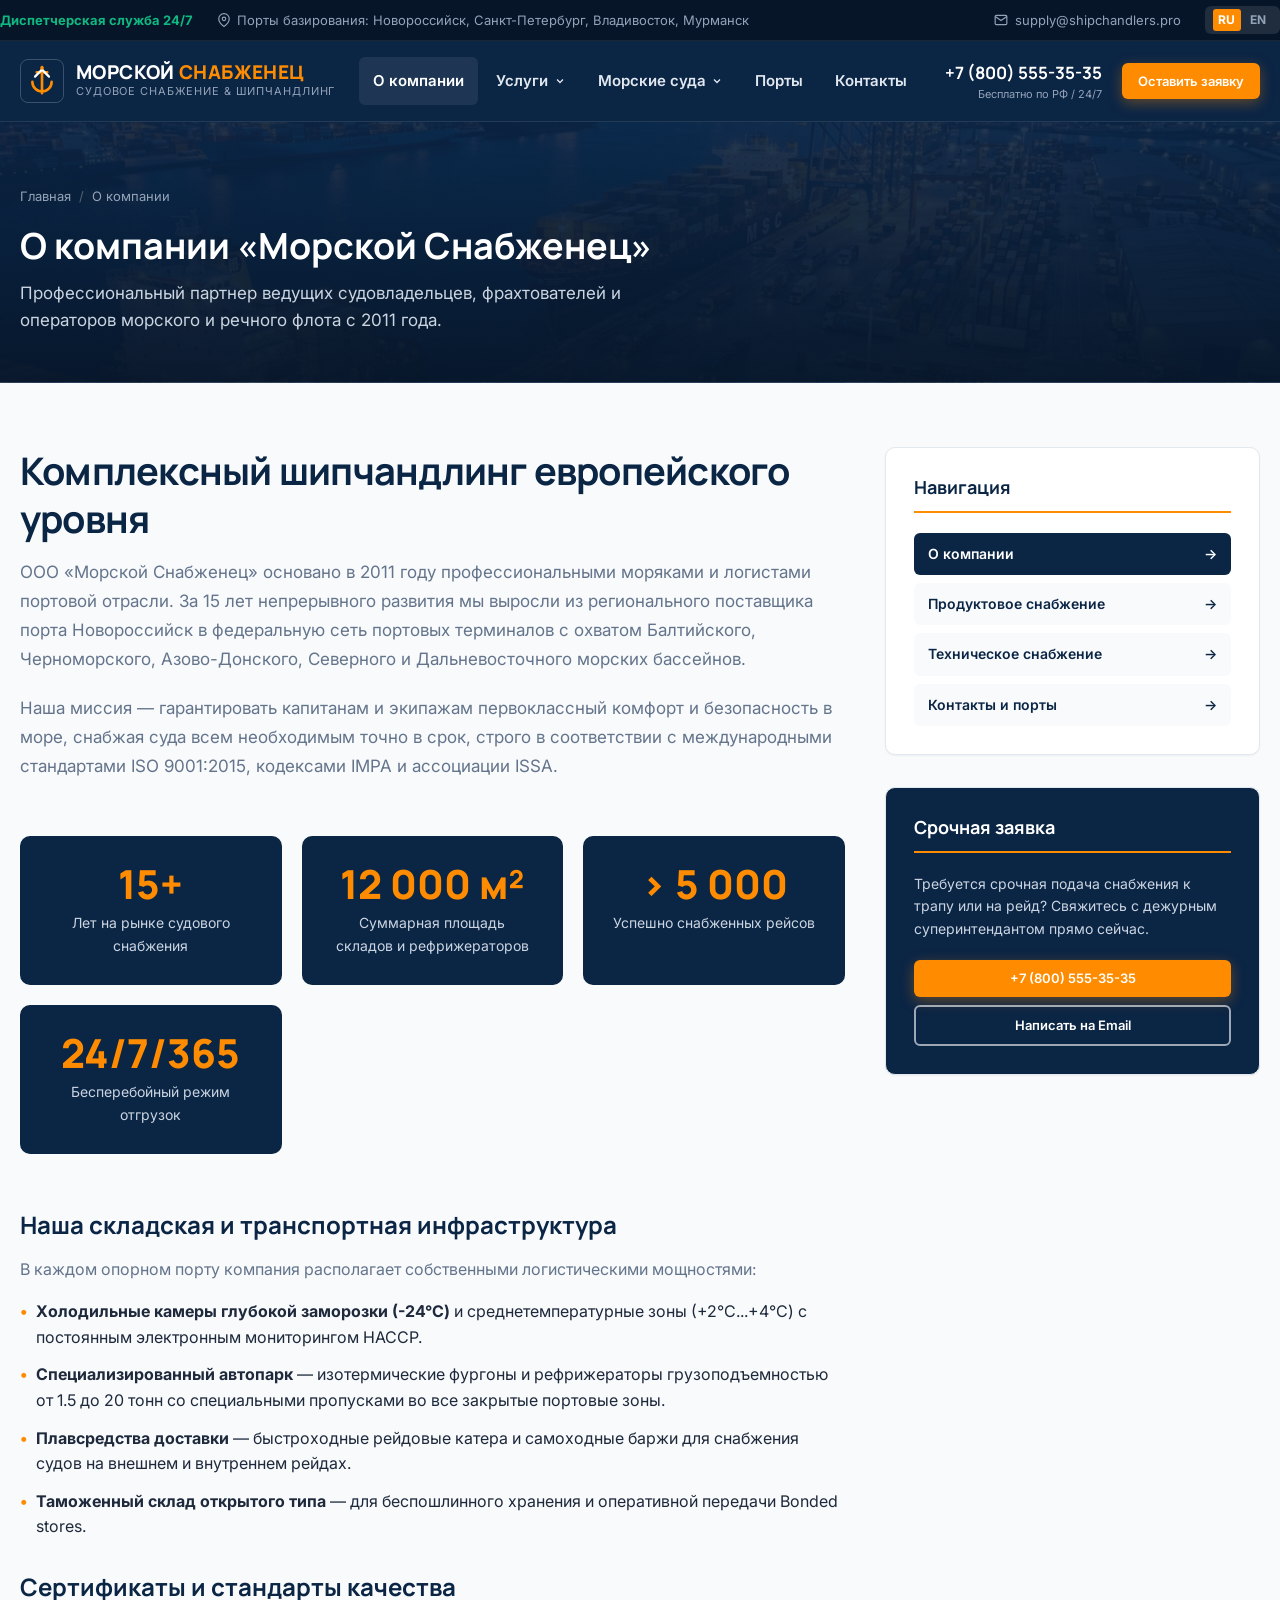
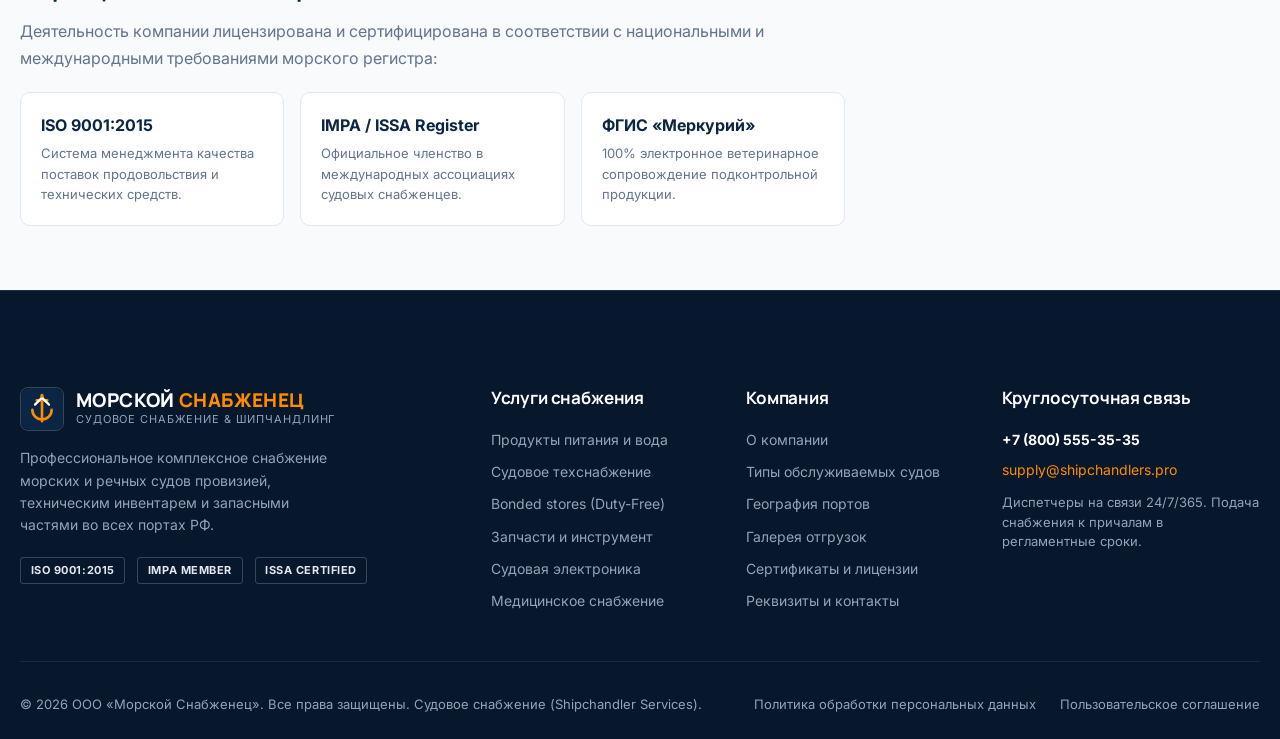
==== about.html @ 561b7c53 "Checkpoint: Restored state before redesign with all user fixes" ====
<!DOCTYPE html>
<html lang="ru">
<head>
  <meta charset="UTF-8">
  <meta name="viewport" content="width=device-width, initial-scale=1.0">
  <title>О компании — Морской Снабженец | Судовое снабжение в портах РФ</title>
  <meta name="description" content="История компании, инфраструктура рефрижераторных складов, сертификация IMPA и ISSA, парк специализированного транспорта для снабжения морских судов.">
  
  <link rel="icon" type="image/svg+xml" href="assets/img/favicon.svg">
  <link rel="preconnect" href="https://fonts.googleapis.com">
  <link rel="preconnect" href="https://fonts.gstatic.com" crossorigin>
  <link href="https://fonts.googleapis.com/css2?family=Inter:wght@400;500;600;700&family=Manrope:wght@600;700;800&display=swap" rel="stylesheet">
  <link rel="stylesheet" href="assets/css/style.css">
</head>
<body>

  <!-- ==================== TOPBAR ==================== -->
  <div class="topbar">
    <div class="container topbar__inner">
      <div class="topbar__contacts">
        <div class="topbar__item badge-247">
          <span>Диспетчерская служба 24/7</span>
        </div>
        <div class="topbar__item">
          <svg width="14" height="14" viewBox="0 0 24 24" fill="none" stroke="currentColor" stroke-width="2"><path d="M21 10c0 7-9 13-9 13s-9-6-9-13a9 9 0 0 1 18 0z"/><circle cx="12" cy="10" r="3"/></svg>
          <span>Порты базирования: Новороссийск, Санкт-Петербург, Владивосток, Мурманск</span>
        </div>
      </div>
      <div class="topbar__meta">
        <div class="topbar__item">
          <svg width="14" height="14" viewBox="0 0 24 24" fill="none" stroke="currentColor" stroke-width="2"><path d="M4 4h16c1.1 0 2 .9 2 2v12c0 1.1-.9 2-2 2H4c-1.1 0-2-.9-2-2V6c0-1.1.9-2 2-2z"/><polyline points="22,6 12,13 2,6"/></svg>
          <a href="mailto:supply@shipchandlers.pro">supply@shipchandlers.pro</a>
        </div>
        <div class="lang-switch">
          <button type="button" class="lang-switch__btn lang-switch__btn--active">RU</button>
          <button type="button" class="lang-switch__btn">EN</button>
        </div>
      </div>
    </div>
  </div>

  <!-- ==================== HEADER ==================== -->
  <header class="header">
    <div class="container header__inner">
      <a href="index.html" class="logo" aria-label="Главная страница">
        <img src="assets/img/logo.svg" alt="Логотип Шипчандлер" class="logo__img" width="44" height="44">
        <div class="logo__text">
          <span class="logo__name">Морской <span>Снабженец</span></span>
          <span class="logo__desc">Судовое снабжение & Шипчандлинг</span>
        </div>
      </a>

      <nav class="nav" id="main-nav" aria-label="Главная навигация">
        <ul class="nav__list">
          <li class="nav__item">
            <a href="about.html" class="nav__link nav__link--active">О компании</a>
          </li>
          <li class="nav__item">
            <a href="index.html#services" class="nav__link">
              <span>Услуги</span>
              <svg width="12" height="12" viewBox="0 0 24 24" fill="none" stroke="currentColor" stroke-width="2.5"><polyline points="6 9 12 15 18 9"/></svg>
            </a>
            <ul class="nav__dropdown">
              <li class="nav__dropdown-item"><a href="service-single.html?service=provisions">Доставка продуктов питания</a></li>
              <li class="nav__dropdown-item"><a href="service-single.html?service=technical">Судовое техническое снабжение</a></li>
              <li class="nav__dropdown-item"><a href="service-single.html?service=medicine">Доставка медикаментов</a></li>
              <li class="nav__dropdown-item"><a href="service-single.html?service=spare-parts">Доставка запчастей и инструмента</a></li>
              <li class="nav__dropdown-item"><a href="service-single.html?service=electronics">Судовая электроника и навигация</a></li>
              <li class="nav__dropdown-item"><a href="service-single.html?service=workwear">Спецодежда и СИЗ экипажа</a></li>
              <li class="nav__dropdown-item"><a href="service-single.html?service=household">Хозяйственные товары и химия</a></li>
            </ul>
          </li>
          <li class="nav__item">
            <a href="index.html#vessels" class="nav__link">
              <span>Морские суда</span>
              <svg width="12" height="12" viewBox="0 0 24 24" fill="none" stroke="currentColor" stroke-width="2.5"><polyline points="6 9 12 15 18 9"/></svg>
            </a>
            <ul class="nav__dropdown">
              <li class="nav__dropdown-item"><a href="index.html#vessels">Сухогрузы и балкеры</a></li>
              <li class="nav__dropdown-item"><a href="index.html#vessels">Наливные суда и танкеры</a></li>
              <li class="nav__dropdown-item"><a href="index.html#vessels">Промысловые суда и траулеры</a></li>
              <li class="nav__dropdown-item"><a href="index.html#vessels">Пассажирские лайнеры</a></li>
              <li class="nav__dropdown-item"><a href="index.html#vessels">Речные суда и баржи</a></li>
              <li class="nav__dropdown-item"><a href="index.html#vessels">Маломерные суда и буксиры</a></li>
            </ul>
          </li>
          <li class="nav__item">
            <a href="contacts.html#ports" class="nav__link">Порты</a>
          </li>
          <li class="nav__item">
            <a href="contacts.html" class="nav__link">Контакты</a>
          </li>
        </ul>
      </nav>

      <div class="header__actions">
        <div class="header__phone">
          <a href="tel:+78005553535" class="header__phone-link">+7 (800) 555-35-35</a>
          <span class="header__phone-label">Бесплатно по РФ / 24/7</span>
        </div>
        <a href="index.html#order-form" class="btn btn--primary btn--sm">Оставить заявку</a>
        
        <button type="button" class="header__toggle" aria-label="Открыть меню" aria-expanded="false" aria-controls="main-nav">
          <span></span>
          <span></span>
          <span></span>
        </button>
      </div>
    </div>
  </header>

  <!-- ==================== PAGE HERO ==================== -->
  <section class="page-hero">
    <div class="container">
      <nav class="breadcrumbs" aria-label="Хлебные крошки">
        <a href="index.html">Главная</a>
        <span class="breadcrumbs__sep">/</span>
        <span>О компании</span>
      </nav>
      <h1 class="page-hero__title">О компании «Морской Снабженец»</h1>
      <p class="page-hero__desc">
        Профессиональный партнер ведущих судовладельцев, фрахтователей и операторов морского и речного флота с 2011 года.
      </p>
    </div>
  </section>

  <!-- ==================== MAIN CONTENT & STORY ==================== -->
  <section class="section">
    <div class="container">
      <div class="content-sidebar-layout">
        <div class="main-content">
          <div>
            <h2 class="section__title">Комплексный шипчандлинг европейского уровня</h2>
            <p style="font-size: 1.0625rem; color: var(--color-text-muted); line-height: 1.7; margin-bottom: 1.25rem;">
              ООО «Морской Снабженец» основано в 2011 году профессиональными моряками и логистами портовой отрасли. За 15 лет непрерывного развития мы выросли из регионального поставщика порта Новороссийск в федеральную сеть портовых терминалов с охватом Балтийского, Черноморского, Азово-Донского, Северного и Дальневосточного морских бассейнов.
            </p>
            <p style="font-size: 1.0625rem; color: var(--color-text-muted); line-height: 1.7;">
              Наша миссия — гарантировать капитанам и экипажам первоклассный комфорт и безопасность в море, снабжая суда всем необходимым точно в срок, строго в соответствии с международными стандартами ISO 9001:2015, кодексами IMPA и ассоциации ISSA.
            </p>
          </div>

          <!-- Infographics & Metrics Grid -->
          <div style="display: grid; grid-template-columns: repeat(auto-fit, minmax(200px, 1fr)); gap: 1.25rem; margin: 1.5rem 0;">
            <div style="background: var(--color-bg-navy); color: #FFFFFF; padding: 1.75rem; border-radius: var(--radius-md); text-align: center;">
              <div style="font-family: var(--font-heading); font-size: 2.5rem; font-weight: 800; color: var(--color-accent); line-height: 1;">15+</div>
              <div style="font-size: 0.875rem; color: #CBD5E1; margin-top: 0.5rem;">Лет на рынке судового снабжения</div>
            </div>
            <div style="background: var(--color-bg-navy); color: #FFFFFF; padding: 1.75rem; border-radius: var(--radius-md); text-align: center;">
              <div style="font-family: var(--font-heading); font-size: 2.5rem; font-weight: 800; color: var(--color-accent); line-height: 1;">12 000 м²</div>
              <div style="font-size: 0.875rem; color: #CBD5E1; margin-top: 0.5rem;">Суммарная площадь складов и рефрижераторов</div>
            </div>
            <div style="background: var(--color-bg-navy); color: #FFFFFF; padding: 1.75rem; border-radius: var(--radius-md); text-align: center;">
              <div style="font-family: var(--font-heading); font-size: 2.5rem; font-weight: 800; color: var(--color-accent); line-height: 1;">&gt; 5 000</div>
              <div style="font-size: 0.875rem; color: #CBD5E1; margin-top: 0.5rem;">Успешно снабженных рейсов</div>
            </div>
            <div style="background: var(--color-bg-navy); color: #FFFFFF; padding: 1.75rem; border-radius: var(--radius-md); text-align: center;">
              <div style="font-family: var(--font-heading); font-size: 2.5rem; font-weight: 800; color: var(--color-accent); line-height: 1;">24/7/365</div>
              <div style="font-size: 0.875rem; color: #CBD5E1; margin-top: 0.5rem;">Бесперебойный режим отгрузок</div>
            </div>
          </div>

          <!-- Infrastructure Section -->
          <div>
            <h3 style="font-size: 1.5rem; margin-bottom: 1rem;">Наша складская и транспортная инфраструктура</h3>
            <p style="color: var(--color-text-muted); line-height: 1.7; margin-bottom: 1rem;">
              В каждом опорном порту компания располагает собственными логистическими мощностями:
            </p>
            <ul style="display: flex; flex-direction: column; gap: 0.75rem; color: var(--color-text-main);">
              <li style="display: flex; gap: 0.5rem; align-items: flex-start;">
                <span style="color: var(--color-accent); font-weight: 700;">•</span>
                <span><strong>Холодильные камеры глубокой заморозки (-24°C)</strong> и среднетемпературные зоны (+2°C...+4°C) с постоянным электронным мониторингом HACCP.</span>
              </li>
              <li style="display: flex; gap: 0.5rem; align-items: flex-start;">
                <span style="color: var(--color-accent); font-weight: 700;">•</span>
                <span><strong>Специализированный автопарк</strong> — изотермические фургоны и рефрижераторы грузоподъемностью от 1.5 до 20 тонн со специальными пропусками во все закрытые портовые зоны.</span>
              </li>
              <li style="display: flex; gap: 0.5rem; align-items: flex-start;">
                <span style="color: var(--color-accent); font-weight: 700;">•</span>
                <span><strong>Плавсредства доставки</strong> — быстроходные рейдовые катера и самоходные баржи для снабжения судов на внешнем и внутреннем рейдах.</span>
              </li>
              <li style="display: flex; gap: 0.5rem; align-items: flex-start;">
                <span style="color: var(--color-accent); font-weight: 700;">•</span>
                <span><strong>Таможенный склад открытого типа</strong> — для беспошлинного хранения и оперативной передачи Bonded stores.</span>
              </li>
            </ul>
          </div>

          <!-- Certifications -->
          <div id="certifications">
            <h3 style="font-size: 1.5rem; margin-bottom: 1rem;">Сертификаты и стандарты качества</h3>
            <p style="color: var(--color-text-muted); line-height: 1.7; margin-bottom: 1.25rem;">
              Деятельность компании лицензирована и сертифицирована в соответствии с национальными и международными требованиями морского регистра:
            </p>
            <div style="display: grid; grid-template-columns: repeat(auto-fit, minmax(220px, 1fr)); gap: 1rem;">
              <div style="border: 1px solid var(--color-border); padding: 1.25rem; border-radius: var(--radius-md); background: #FFFFFF;">
                <div style="font-weight: 700; color: var(--color-primary); margin-bottom: 0.25rem;">ISO 9001:2015</div>
                <div style="font-size: 0.8125rem; color: var(--color-text-muted);">Система менеджмента качества поставок продовольствия и технических средств.</div>
              </div>
              <div style="border: 1px solid var(--color-border); padding: 1.25rem; border-radius: var(--radius-md); background: #FFFFFF;">
                <div style="font-weight: 700; color: var(--color-primary); margin-bottom: 0.25rem;">IMPA / ISSA Register</div>
                <div style="font-size: 0.8125rem; color: var(--color-text-muted);">Официальное членство в международных ассоциациях судовых снабженцев.</div>
              </div>
              <div style="border: 1px solid var(--color-border); padding: 1.25rem; border-radius: var(--radius-md); background: #FFFFFF;">
                <div style="font-weight: 700; color: var(--color-primary); margin-bottom: 0.25rem;">ФГИС «Меркурий»</div>
                <div style="font-size: 0.8125rem; color: var(--color-text-muted);">100% электронное ветеринарное сопровождение подконтрольной продукции.</div>
              </div>
            </div>
          </div>
        </div>

        <!-- Sidebar -->
        <aside class="sidebar">
          <div class="sidebar-widget">
            <h4 class="sidebar-widget__title">Навигация</h4>
            <div class="sidebar-menu">
              <a href="about.html" class="active"><span>О компании</span> <span>→</span></a>
              <a href="service-single.html?service=provisions"><span>Продуктовое снабжение</span> <span>→</span></a>
              <a href="service-single.html?service=technical"><span>Техническое снабжение</span> <span>→</span></a>
              <a href="contacts.html"><span>Контакты и порты</span> <span>→</span></a>
            </div>
          </div>

          <div class="sidebar-widget" style="background: var(--color-bg-navy); color: #FFFFFF;">
            <h4 class="sidebar-widget__title" style="color: #FFFFFF; border-color: var(--color-accent);">Срочная заявка</h4>
            <p style="font-size: 0.875rem; color: #CBD5E1; margin-bottom: 1.25rem;">
              Требуется срочная подача снабжения к трапу или на рейд? Свяжитесь с дежурным суперинтендантом прямо сейчас.
            </p>
            <a href="tel:+78005553535" class="btn btn--primary btn--full btn--sm" style="margin-bottom: 0.5rem;">+7 (800) 555-35-35</a>
            <a href="mailto:supply@shipchandlers.pro" class="btn btn--outline btn--full btn--sm">Написать на Email</a>
          </div>
        </aside>
      </div>
    </div>
  </section>

  <!-- ==================== FOOTER ==================== -->
  <footer class="footer">
    <div class="container">
      <div class="footer-grid">
        <div class="footer-col">
          <a href="index.html" class="logo">
            <img src="assets/img/logo.svg" alt="Логотип Шипчандлер" class="logo__img" width="40" height="40">
            <div class="logo__text">
              <span class="logo__name">Морской <span>Снабженец</span></span>
              <span class="logo__desc">Судовое снабжение & Шипчандлинг</span>
            </div>
          </a>
          <p class="footer-brand__desc">
            Профессиональное комплексное снабжение морских и речных судов провизией, техническим инвентарем и запасными частями во всех портах РФ.
          </p>
          <div class="footer-certs">
            <span class="cert-pill">ISO 9001:2015</span>
            <span class="cert-pill">IMPA MEMBER</span>
            <span class="cert-pill">ISSA CERTIFIED</span>
          </div>
        </div>

        <div class="footer-col">
          <h4 class="footer-col__title">Услуги снабжения</h4>
          <ul class="footer-menu">
            <li><a href="service-single.html?service=provisions">Продукты питания и вода</a></li>
            <li><a href="service-single.html?service=technical">Судовое техснабжение</a></li>
            <li><a href="service-single.html?service=bonded">Bonded stores (Duty-Free)</a></li>
            <li><a href="service-single.html?service=spare-parts">Запчасти и инструмент</a></li>
            <li><a href="service-single.html?service=electronics">Судовая электроника</a></li>
            <li><a href="service-single.html?service=medicine">Медицинское снабжение</a></li>
          </ul>
        </div>

        <div class="footer-col">
          <h4 class="footer-col__title">Компания</h4>
          <ul class="footer-menu">
            <li><a href="about.html">О компании</a></li>
            <li><a href="index.html#vessels">Типы обслуживаемых судов</a></li>
            <li><a href="contacts.html">География портов</a></li>
            <li><a href="index.html#gallery">Галерея отгрузок</a></li>
            <li><a href="about.html#certifications">Сертификаты и лицензии</a></li>
            <li><a href="contacts.html">Реквизиты и контакты</a></li>
          </ul>
        </div>

        <div class="footer-col">
          <h4 class="footer-col__title">Круглосуточная связь</h4>
          <p style="margin-bottom: 0.5rem; color: #FFFFFF; font-weight: 700;">+7 (800) 555-35-35</p>
          <p style="margin-bottom: 0.75rem;"><a href="mailto:supply@shipchandlers.pro" style="color: var(--color-accent);">supply@shipchandlers.pro</a></p>
          <p style="font-size: 0.8125rem; line-height: 1.5;">Диспетчеры на связи 24/7/365. Подача снабжения к причалам в регламентные сроки.</p>
        </div>
      </div>

      <div class="footer-bottom">
        <div>© 2026 ООО «Морской Снабженец». Все права защищены. Судовое снабжение (Shipchandler Services).</div>
        <div class="footer-bottom__links">
          <a href="#">Политика обработки персональных данных</a>
          <a href="#">Пользовательское соглашение</a>
        </div>
      </div>
    </div>
  </footer>

  <script src="assets/js/main.js"></script>
</body>
</html>
---- assets/css/style.css ----
/* ==========================================================================
   SHIPCHANDLER PRO - MODERN MARITIME SUPPLY CSS
   Clean semantic stylesheet with BEM methodology & responsive layout
   ========================================================================== */

/* --- 1. CSS VARIABLES & DESIGN TOKENS --- */
:root {
  /* Color Palette */
  --color-primary: #0B2545;
  --color-primary-dark: #061528;
  --color-primary-light: #133A6B;
  --color-secondary: #134074;
  --color-secondary-light: #1D5393;
  --color-accent: #FF8C00;
  --color-accent-hover: #E67E00;
  --color-accent-light: #FFF4E5;
  --color-accent-gold: #F5A623;
  
  /* Status Colors */
  --color-success: #10B981;
  --color-danger: #EF4444;
  --color-info: #0284C7;
  
  /* Neutral & Grayscale */
  --color-text-main: #1E293B;
  --color-text-muted: #64748B;
  --color-text-light: #94A3B8;
  --color-text-inverse: #FFFFFF;
  
  --color-bg-body: #F8FAFC;
  --color-bg-surface: #FFFFFF;
  --color-bg-subtle: #F1F5F9;
  --color-bg-navy: #0B2545;
  --color-bg-navy-dark: #07172C;
  --color-bg-card: #FFFFFF;
  
  --color-border: #E2E8F0;
  --color-border-dark: #1E3A5F;
  --color-border-focus: #FF8C00;

  /* Typography */
  --font-main: 'Inter', system-ui, -apple-system, BlinkMacSystemFont, 'Segoe UI', Roboto, Oxygen, Ubuntu, Cantarell, sans-serif;
  --font-heading: 'Manrope', 'Inter', system-ui, -apple-system, sans-serif;
  
  /* Spacing */
  --spacing-xs: 0.25rem;   /* 4px */
  --spacing-sm: 0.5rem;    /* 8px */
  --spacing-md: 1rem;      /* 16px */
  --spacing-lg: 1.5rem;    /* 24px */
  --spacing-xl: 2.5rem;    /* 40px */
  --spacing-2xl: 4rem;     /* 64px */
  --spacing-3xl: 6rem;     /* 96px */
  
  /* Layout */
  --container-max-width: 1320px;
  --header-height: 80px;
  --topbar-height: 40px;
  --radius-sm: 6px;
  --radius-md: 10px;
  --radius-lg: 16px;
  --radius-full: 9999px;
  
  /* Elevation / Shadows */
  --shadow-sm: 0 1px 2px 0 rgba(0, 0, 0, 0.05);
  --shadow-md: 0 4px 6px -1px rgba(11, 37, 69, 0.08), 0 2px 4px -2px rgba(11, 37, 69, 0.05);
  --shadow-lg: 0 10px 15px -3px rgba(11, 37, 69, 0.1), 0 4px 6px -4px rgba(11, 37, 69, 0.05);
  --shadow-xl: 0 20px 25px -5px rgba(11, 37, 69, 0.12), 0 8px 10px -6px rgba(11, 37, 69, 0.04);
  --shadow-glow: 0 0 20px rgba(255, 140, 0, 0.35);

  /* Transitions */
  --transition-fast: 0.15s ease;
  --transition-normal: 0.25s ease-in-out;
  --transition-slow: 0.4s cubic-bezier(0.16, 1, 0.3, 1);
}

/* --- 2. CSS RESET & BASE STYLES --- */
*, *::before, *::after {
  box-sizing: border-box;
  margin: 0;
  padding: 0;
}

html {
  font-size: 16px;
  scroll-behavior: smooth;
  -webkit-text-size-adjust: 100%;
}

body {
  font-family: var(--font-main);
  color: var(--color-text-main);
  background-color: var(--color-bg-body);
  line-height: 1.6;
  font-weight: 400;
  overflow-x: hidden;
  -webkit-font-smoothing: antialiased;
}

img, svg, picture {
  display: block;
  max-width: 100%;
  height: auto;
}

a {
  color: inherit;
  text-decoration: none;
  transition: color var(--transition-fast);
}

ul, ol {
  list-style: none;
}

button, input, select, textarea {
  font: inherit;
  color: inherit;
}

button {
  cursor: pointer;
  border: none;
  background: none;
}

h1, h2, h3, h4, h5, h6 {
  font-family: var(--font-heading);
  color: var(--color-primary);
  line-height: 1.25;
  font-weight: 700;
}

/* --- 3. UTILITY CLASSES & CONTAINER --- */
.container {
  width: 100%;
  max-width: var(--container-max-width);
  margin-left: auto;
  margin-right: auto;
  padding-left: 1.25rem;
  padding-right: 1.25rem;
}

.section {
  padding-top: var(--spacing-2xl);
  padding-bottom: var(--spacing-2xl);
  position: relative;
}

.section--navy {
  background-color: var(--color-bg-navy);
  color: var(--color-text-inverse);
}

.section--navy h1,
.section--navy h2,
.section--navy h3,
.section--navy h4 {
  color: var(--color-text-inverse);
}

.section--light {
  background-color: var(--color-bg-subtle);
}

.section__header {
  text-align: center;
  max-width: 760px;
  margin: 0 auto var(--spacing-xl);
}

.section__badge {
  display: inline-flex;
  align-items: center;
  gap: 0.5rem;
  padding: 0.35rem 0.85rem;
  font-size: 0.8125rem;
  font-weight: 600;
  letter-spacing: 0.05em;
  text-transform: uppercase;
  border-radius: var(--radius-full);
  background-color: var(--color-accent-light);
  color: var(--color-accent);
  margin-bottom: 0.75rem;
}

.section--navy .section__badge {
  background-color: rgba(255, 140, 0, 0.15);
  color: var(--color-accent);
}

.section__title {
  font-size: 2rem;
  margin-bottom: 1rem;
  letter-spacing: -0.02em;
}

.section__subtitle {
  font-size: 1.0625rem;
  color: var(--color-text-muted);
}

.section--navy .section__subtitle {
  color: var(--color-text-light);
}

/* --- 4. BUTTONS & BADGES --- */
.btn {
  display: inline-flex;
  align-items: center;
  justify-content: center;
  gap: 0.5rem;
  padding: 0.875rem 1.75rem;
  font-size: 0.9375rem;
  font-weight: 600;
  border-radius: var(--radius-sm);
  transition: all var(--transition-normal);
  text-align: center;
  white-space: nowrap;
}

.btn--primary {
  background-color: var(--color-accent);
  color: #FFFFFF;
  box-shadow: 0 4px 14px rgba(255, 140, 0, 0.35);
}

.btn--primary:hover {
  background-color: var(--color-accent-hover);
  box-shadow: 0 6px 20px rgba(255, 140, 0, 0.45);
  transform: translateY(-2px);
  color: #FFFFFF;
}

.btn--secondary {
  background-color: var(--color-secondary);
  color: #FFFFFF;
}

.btn--secondary:hover {
  background-color: var(--color-secondary-light);
  transform: translateY(-2px);
  color: #FFFFFF;
}

.btn--outline {
  border: 2px solid rgba(255, 255, 255, 0.6);
  color: #FFFFFF;
  background-color: transparent;
}

.btn--outline:hover {
  border-color: #FFFFFF;
  background-color: rgba(255, 255, 255, 0.1);
  color: #FFFFFF;
}

.btn--outline-navy {
  border: 2px solid var(--color-primary);
  color: var(--color-primary);
  background-color: transparent;
}

.btn--outline-navy:hover {
  background-color: var(--color-primary);
  color: #FFFFFF;
}

.btn--sm {
  padding: 0.5rem 1rem;
  font-size: 0.8125rem;
}

.btn--lg {
  padding: 1.125rem 2.25rem;
  font-size: 1.0625rem;
}

.btn--full {
  width: 100%;
}

.badge-247 {
  display: inline-flex;
  align-items: center;
  gap: 0.4rem;
  font-size: 0.8125rem;
  font-weight: 700;
  color: #10B981;
}

/* --- 14. CONTACTS SECTION (REDESIGNED) --- */
.contacts-grid-modern {
  display: grid;
  grid-template-columns: 1fr;
  gap: 2rem;
}

.contacts-dispatch-card {
  background: linear-gradient(135deg, var(--color-bg-navy) 0%, #102A4E 100%);
  border: 1px solid rgba(255, 140, 0, 0.3);
  border-radius: var(--radius-lg);
  padding: 2.25rem;
  color: #FFFFFF;
  position: relative;
  overflow: hidden;
  box-shadow: var(--shadow-xl);
}

.contacts-dispatch-card::after {
  content: '';
  position: absolute;
  top: -50px;
  right: -50px;
  width: 150px;
  height: 150px;
  background: radial-gradient(circle, rgba(255, 140, 0, 0.15) 0%, transparent 70%);
  border-radius: 50%;
  pointer-events: none;
}

.dispatch-badge {
  display: inline-flex;
  align-items: center;
  gap: 0.5rem;
  background: rgba(255, 140, 0, 0.15);
  border: 1px solid rgba(255, 140, 0, 0.4);
  color: #FFA500;
  padding: 0.35rem 0.85rem;
  border-radius: var(--radius-full);
  font-size: 0.8125rem;
  font-weight: 700;
  margin-bottom: 1.25rem;
  text-transform: uppercase;
  letter-spacing: 0.05em;
}

.dispatch-phone-huge {
  font-family: var(--font-heading);
  font-size: 2rem;
  font-weight: 800;
  color: #FFFFFF;
  display: block;
  margin-bottom: 0.25rem;
  transition: color var(--transition-fast);
}

.dispatch-phone-huge:hover {
  color: var(--color-accent);
}

.dispatch-sub {
  font-size: 0.875rem;
  color: #CBD5E1;
  margin-bottom: 1.5rem;
}

.channel-tag {
  display: inline-flex;
  align-items: center;
  gap: 0.5rem;
  background: rgba(255, 255, 255, 0.08);
  padding: 0.4rem 0.75rem;
  border-radius: var(--radius-sm);
  font-size: 0.8125rem;
  color: #E2E8F0;
  border: 1px solid rgba(255, 255, 255, 0.12);
  margin-bottom: 1.5rem;
}

.contacts-dept-grid {
  display: grid;
  grid-template-columns: repeat(1, 1fr);
  gap: 1rem;
  margin-top: 1.5rem;
}

.dept-card {
  background: #FFFFFF;
  border: 1px solid var(--color-border);
  border-radius: var(--radius-md);
  padding: 1.25rem 1.5rem;
  display: flex;
  align-items: center;
  justify-content: space-between;
  gap: 1rem;
  transition: all var(--transition-fast);
}

.dept-card:hover {
  border-color: var(--color-accent);
  box-shadow: var(--shadow-md);
  transform: translateY(-2px);
}

.dept-card__info h4 {
  font-size: 0.9375rem;
  margin-bottom: 0.2rem;
  color: var(--color-primary);
}

.dept-card__info p {
  font-size: 0.8125rem;
  color: var(--color-text-muted);
}

.dept-card__contact a {
  font-weight: 700;
  font-size: 0.875rem;
  color: var(--color-secondary);
}

.dept-card__contact a:hover {
  color: var(--color-accent);
}

/* Redesigned Port Map Interactive Container */
.port-map-visual {
  background: #07172C;
  border-radius: var(--radius-lg);
  border: 1px solid rgba(255, 255, 255, 0.1);
  padding: 2rem;
  color: #FFFFFF;
  position: relative;
  display: flex;
  flex-direction: column;
  justify-content: space-between;
  min-height: 480px;
  overflow: hidden;
}

.port-map-header {
  position: relative;
  z-index: 2;
  margin-bottom: 1.5rem;
}

.port-map-header h3 {
  color: #FFFFFF;
  font-size: 1.375rem;
  margin-bottom: 0.25rem;
}

.port-map-header p {
  color: #94A3B8;
  font-size: 0.875rem;
}

.port-pins-grid {
  position: relative;
  z-index: 2;
  display: grid;
  grid-template-columns: repeat(1, 1fr);
  gap: 0.75rem;
  margin-bottom: 1.5rem;
}

.port-pin-card {
  background: rgba(11, 37, 69, 0.75);
  backdrop-filter: blur(8px);
  border: 1px solid rgba(255, 255, 255, 0.1);
  border-radius: var(--radius-sm);
  padding: 0.875rem 1rem;
  display: flex;
  align-items: center;
  justify-content: space-between;
  transition: all var(--transition-fast);
}

.port-pin-card:hover, .port-pin-card.active {
  background: rgba(19, 58, 107, 0.95);
  border-color: var(--color-accent);
}

.port-pin-card__name {
  font-weight: 700;
  font-size: 0.875rem;
  color: #FFFFFF;
  display: flex;
  align-items: center;
  gap: 0.5rem;
}

.port-pin-card__name svg {
  color: var(--color-accent);
  flex-shrink: 0;
}

.port-pin-card__status {
  font-size: 0.75rem;
  color: var(--color-accent);
  font-weight: 600;
}

.map-embed-placeholder {
  position: relative;
  z-index: 2;
  background: rgba(0, 0, 0, 0.4);
  border: 1px dashed rgba(255, 255, 255, 0.2);
  border-radius: var(--radius-md);
  padding: 1rem 1.25rem;
  display: flex;
  align-items: center;
  justify-content: space-between;
  font-size: 0.8125rem;
  color: #CBD5E1;
}

.map-radar-bg {
  position: absolute;
  inset: 0;
  background-image: 
    radial-gradient(circle at 70% 40%, rgba(255, 140, 0, 0.08) 0%, transparent 45%),
    linear-gradient(rgba(255,255,255,0.03) 1px, transparent 1px),
    linear-gradient(90deg, rgba(255,255,255,0.03) 1px, transparent 1px);
  background-size: 100% 100%, 30px 30px, 30px 30px;
  pointer-events: none;
}

/* --- 5. TOPBAR & STICKY HEADER --- */
.topbar {
  background-color: var(--color-primary-dark);
  color: var(--color-text-light);
  font-size: 0.8125rem;
  border-bottom: 1px solid rgba(255, 255, 255, 0.08);
}

.topbar__inner {
  display: flex;
  justify-content: space-between;
  align-items: center;
  min-height: var(--topbar-height);
  padding: 0.25rem 0;
}

.topbar__contacts, .topbar__meta {
  display: flex;
  align-items: center;
  gap: 1.5rem;
}

.topbar__item {
  display: inline-flex;
  align-items: center;
  gap: 0.4rem;
}

.topbar__item a:hover {
  color: var(--color-accent);
}

.lang-switch {
  display: inline-flex;
  align-items: center;
  gap: 0.25rem;
  background: rgba(255, 255, 255, 0.1);
  padding: 0.2rem 0.5rem;
  border-radius: var(--radius-sm);
}

.lang-switch__btn {
  font-size: 0.75rem;
  font-weight: 700;
  color: var(--color-text-light);
  padding: 0.1rem 0.35rem;
  border-radius: 3px;
}

.lang-switch__btn--active {
  background-color: var(--color-accent);
  color: #FFFFFF;
}

.header {
  position: sticky;
  top: 0;
  left: 0;
  right: 0;
  z-index: 1000;
  background-color: var(--color-bg-navy);
  border-bottom: 1px solid rgba(255, 255, 255, 0.1);
  transition: all var(--transition-normal);
}

.header--scrolled {
  background-color: rgba(11, 37, 69, 0.96);
  backdrop-filter: blur(10px);
  box-shadow: var(--shadow-lg);
}

.header__inner {
  display: flex;
  align-items: center;
  justify-content: space-between;
  height: var(--header-height);
}

.logo {
  display: flex;
  align-items: center;
  gap: 0.75rem;
}

.logo__img {
  width: 44px;
  height: 44px;
  object-fit: cover;
  border-radius: 8px;
  border: 1px solid rgba(255, 255, 255, 0.2);
}

.logo__text {
  display: flex;
  flex-direction: column;
}

.logo__name {
  font-family: var(--font-heading);
  font-size: 1.1875rem;
  font-weight: 800;
  color: #FFFFFF;
  letter-spacing: 0.02em;
  text-transform: uppercase;
  line-height: 1.1;
}

.logo__name span {
  color: var(--color-accent);
}

.logo__desc {
  font-size: 0.6875rem;
  color: var(--color-text-light);
  text-transform: uppercase;
  letter-spacing: 0.08em;
}

/* Navigation Menu & Dropdowns */
.nav__list {
  display: flex;
  align-items: center;
  gap: 0.25rem;
}

.nav__item {
  position: relative;
}

.nav__link {
  display: flex;
  align-items: center;
  gap: 0.35rem;
  padding: 0.75rem 0.875rem;
  font-size: 0.9375rem;
  font-weight: 600;
  color: #E2E8F0;
  border-radius: var(--radius-sm);
  transition: all var(--transition-fast);
}

.nav__link:hover, .nav__link--active {
  color: #FFFFFF;
  background-color: rgba(255, 255, 255, 0.08);
}

.nav__link svg {
  transition: transform var(--transition-fast);
}

.nav__item:hover > .nav__link svg {
  transform: rotate(180deg);
}

/* Dropdown styling */
.nav__dropdown {
  position: absolute;
  top: 100%;
  left: 0;
  min-width: 260px;
  background-color: var(--color-bg-navy-dark);
  border: 1px solid rgba(255, 255, 255, 0.12);
  border-radius: var(--radius-md);
  padding: 0.5rem 0;
  box-shadow: var(--shadow-xl);
  opacity: 0;
  visibility: hidden;
  transform: translateY(10px);
  transition: all var(--transition-normal);
  z-index: 100;
}

.nav__item:hover .nav__dropdown {
  opacity: 1;
  visibility: visible;
  transform: translateY(0);
}

.nav__dropdown-item a {
  display: block;
  padding: 0.625rem 1.25rem;
  font-size: 0.875rem;
  color: #CBD5E1;
  transition: all var(--transition-fast);
  border-left: 3px solid transparent;
}

.nav__dropdown-item a:hover {
  color: #FFFFFF;
  background-color: rgba(255, 255, 255, 0.06);
  border-left-color: var(--color-accent);
  padding-left: 1.5rem;
}

.header__actions {
  display: flex;
  align-items: center;
  gap: 1.25rem;
}

.header__phone {
  display: flex;
  flex-direction: column;
  text-align: right;
}

.header__phone-link {
  font-family: var(--font-heading);
  font-size: 1.0625rem;
  font-weight: 700;
  color: #FFFFFF;
}

.header__phone-link:hover {
  color: var(--color-accent);
}

.header__phone-label {
  font-size: 0.6875rem;
  color: var(--color-text-light);
}

/* Mobile Toggle Hamburger */
.header__toggle {
  display: none;
  width: 44px;
  height: 44px;
  align-items: center;
  justify-content: center;
  flex-direction: column;
  gap: 5px;
  background: rgba(255, 255, 255, 0.1);
  border-radius: var(--radius-sm);
  color: #FFFFFF;
}

.header__toggle span {
  display: block;
  width: 22px;
  height: 2px;
  background-color: #FFFFFF;
  transition: all var(--transition-normal);
}

.header__toggle[aria-expanded="true"] span:nth-child(1) {
  transform: translateY(7px) rotate(45deg);
}

.header__toggle[aria-expanded="true"] span:nth-child(2) {
  opacity: 0;
}

.header__toggle[aria-expanded="true"] span:nth-child(3) {
  transform: translateY(-7px) rotate(-45deg);
}

/* --- 6. HERO SECTION --- */
.hero {
  position: relative;
  min-height: 82vh;
  display: flex;
  align-items: center;
  background-color: var(--color-bg-navy);
  background-image: linear-gradient(180deg, rgba(11, 37, 69, 0.85) 0%, rgba(7, 23, 44, 0.94) 100%), url('../img/hero-bg.jpg');
  background-size: cover;
  background-position: center center;
  background-repeat: no-repeat;
  color: #FFFFFF;
  padding: var(--spacing-3xl) 0;
}

.hero__inner {
  max-width: 860px;
}

.hero__badge-wrap {
  display: flex;
  flex-wrap: wrap;
  gap: 0.75rem;
  align-items: center;
  margin-bottom: 1.5rem;
}

.hero__badge {
  display: inline-flex;
  align-items: center;
  gap: 0.5rem;
  padding: 0.35rem 0.85rem;
  font-size: 0.8125rem;
  font-weight: 600;
  border-radius: var(--radius-full);
  background: rgba(255, 140, 0, 0.2);
  border: 1px solid rgba(255, 140, 0, 0.4);
  color: #FFA500;
  backdrop-filter: blur(4px);
}

.hero__title {
  font-size: 2.75rem;
  font-weight: 800;
  color: #FFFFFF;
  line-height: 1.15;
  margin-bottom: 1.25rem;
  letter-spacing: -0.02em;
}

.hero__title span {
  color: var(--color-accent);
  background: linear-gradient(90deg, #FF8C00, #FFC107);
  -webkit-background-clip: text;
  -webkit-text-fill-color: transparent;
}

.hero__lead {
  font-size: 1.1875rem;
  line-height: 1.6;
  color: #E2E8F0;
  margin-bottom: 2rem;
  max-width: 740px;
}

.hero__ports {
  display: flex;
  flex-wrap: wrap;
  align-items: center;
  gap: 0.5rem;
  margin-bottom: 2.5rem;
}

.hero__ports-title {
  font-size: 0.8125rem;
  font-weight: 700;
  color: var(--color-accent);
  text-transform: uppercase;
  letter-spacing: 0.05em;
  margin-right: 0.25rem;
}

.port-tag {
  font-size: 0.8125rem;
  background: rgba(255, 255, 255, 0.12);
  padding: 0.25rem 0.65rem;
  border-radius: 4px;
  color: #FFFFFF;
  border: 1px solid rgba(255, 255, 255, 0.15);
}

.hero__actions {
  display: flex;
  flex-wrap: wrap;
  gap: 1rem;
  margin-bottom: 3rem;
}

.hero__metrics {
  display: grid;
  grid-template-columns: repeat(3, 1fr);
  gap: 1.5rem;
  border-top: 1px solid rgba(255, 255, 255, 0.15);
  padding-top: 2rem;
}

.metric__value {
  font-family: var(--font-heading);
  font-size: 2rem;
  font-weight: 800;
  color: var(--color-accent);
  line-height: 1;
  margin-bottom: 0.35rem;
}

.metric__label {
  font-size: 0.8125rem;
  color: #CBD5E1;
}

/* --- 7. SERVICES & CATEGORIES (10 CARDS GRID) --- */
.services-grid {
  display: grid;
  grid-template-columns: repeat(1, 1fr);
  gap: 1.5rem;
}

.service-card {
  position: relative;
  background-color: var(--color-bg-surface);
  border: 1px solid var(--color-border);
  border-radius: var(--radius-lg);
  overflow: hidden;
  display: flex;
  flex-direction: column;
  transition: all var(--transition-normal);
  box-shadow: var(--shadow-sm);
}

.service-card:hover {
  transform: translateY(-6px);
  box-shadow: var(--shadow-xl);
  border-color: var(--color-accent);
}

.service-card__image-wrap {
  position: relative;
  width: 100%;
  padding-top: 65%;
  overflow: hidden;
  background-color: #0B2545;
}

.service-card__image {
  position: absolute;
  top: 0;
  left: 0;
  width: 100%;
  height: 100%;
  object-fit: cover;
  transition: transform var(--transition-slow);
}

.service-card:hover .service-card__image {
  transform: scale(1.08);
}

.service-card__num {
  position: absolute;
  top: 1rem;
  left: 1rem;
  font-family: var(--font-heading);
  font-size: 0.8125rem;
  font-weight: 800;
  background-color: var(--color-bg-navy);
  color: var(--color-accent);
  padding: 0.25rem 0.6rem;
  border-radius: var(--radius-sm);
  letter-spacing: 0.05em;
  box-shadow: var(--shadow-md);
  border: 1px solid rgba(255, 140, 0, 0.3);
}

.service-card__content {
  padding: 1.5rem;
  display: flex;
  flex-direction: column;
  flex-grow: 1;
}

.service-card__title {
  font-size: 1.1875rem;
  font-weight: 700;
  margin-bottom: 0.625rem;
  color: var(--color-primary);
  transition: color var(--transition-fast);
}

.service-card:hover .service-card__title {
  color: var(--color-accent);
}

.service-card__desc {
  font-size: 0.875rem;
  color: var(--color-text-muted);
  margin-bottom: 1.25rem;
  flex-grow: 1;
}

.service-card__link {
  display: inline-flex;
  align-items: center;
  gap: 0.4rem;
  font-size: 0.875rem;
  font-weight: 700;
  color: var(--color-secondary);
  margin-top: auto;
  transition: gap var(--transition-fast);
}

.service-card:hover .service-card__link {
  color: var(--color-accent);
  gap: 0.75rem;
}

/* --- 8. ADVANTAGES SECTION --- */
.advantages-grid {
  display: grid;
  grid-template-columns: repeat(1, 1fr);
  gap: 2rem;
}

.adv-card {
  background-color: var(--color-bg-surface);
  border-radius: var(--radius-lg);
  overflow: hidden;
  border: 1px solid var(--color-border);
  box-shadow: var(--shadow-md);
  display: flex;
  flex-direction: column;
  transition: transform var(--transition-normal);
}

.adv-card:hover {
  transform: translateY(-4px);
  box-shadow: var(--shadow-xl);
}

.adv-card__media {
  position: relative;
  width: 100%;
  padding-top: 60%;
  overflow: hidden;
}

.adv-card__img {
  position: absolute;
  top: 0;
  left: 0;
  width: 100%;
  height: 100%;
  object-fit: cover;
}

.adv-card__body {
  padding: 1.75rem;
  flex-grow: 1;
  display: flex;
  flex-direction: column;
}

.adv-card__icon-badge {
  width: 48px;
  height: 48px;
  border-radius: var(--radius-md);
  background-color: var(--color-accent-light);
  color: var(--color-accent);
  display: flex;
  align-items: center;
  justify-content: center;
  margin-bottom: 1rem;
}

.adv-card__title {
  font-size: 1.25rem;
  margin-bottom: 0.75rem;
}

.adv-card__text {
  font-size: 0.9375rem;
  color: var(--color-text-muted);
}

/* --- 9. ABOUT SECTION --- */
.about-block {
  display: grid;
  grid-template-columns: 1fr;
  gap: 3rem;
  align-items: center;
}

.about-block__content {
  display: flex;
  flex-direction: column;
  gap: 1.25rem;
}

.about-block__text {
  font-size: 1rem;
  color: var(--color-text-muted);
  line-height: 1.7;
}

.about-features {
  display: grid;
  grid-template-columns: 1fr 1fr;
  gap: 1.25rem;
  margin-top: 1rem;
}

.about-feature {
  display: flex;
  gap: 0.75rem;
  align-items: flex-start;
}

.about-feature__icon {
  flex-shrink: 0;
  width: 24px;
  height: 24px;
  border-radius: 50%;
  background-color: var(--color-accent);
  color: #FFFFFF;
  display: flex;
  align-items: center;
  justify-content: center;
  font-size: 0.75rem;
  margin-top: 2px;
}

.about-feature__title {
  font-size: 0.9375rem;
  font-weight: 700;
  color: var(--color-primary);
  margin-bottom: 0.2rem;
}

.about-feature__desc {
  font-size: 0.8125rem;
  color: var(--color-text-muted);
}

.about-block__media {
  position: relative;
}

.about-block__image-card {
  position: relative;
  border-radius: var(--radius-lg);
  overflow: hidden;
  box-shadow: var(--shadow-xl);
  border: 4px solid #FFFFFF;
}

.about-block__image-card img {
  width: 100%;
  height: 420px;
  object-fit: cover;
}

.about-block__exp-badge {
  position: absolute;
  bottom: -20px;
  right: 20px;
  background-color: var(--color-bg-navy);
  color: #FFFFFF;
  padding: 1.25rem 1.5rem;
  border-radius: var(--radius-md);
  border: 2px solid var(--color-accent);
  box-shadow: var(--shadow-xl);
  display: flex;
  align-items: center;
  gap: 1rem;
}

.about-block__exp-num {
  font-family: var(--font-heading);
  font-size: 2.25rem;
  font-weight: 800;
  color: var(--color-accent);
  line-height: 1;
}

.about-block__exp-text {
  font-size: 0.8125rem;
  font-weight: 600;
  line-height: 1.3;
}

/* --- 10. PARTNERS STRIP --- */
.partners-track {
  display: flex;
  flex-wrap: wrap;
  justify-content: center;
  align-items: center;
  gap: 1.5rem;
  padding: 1rem 0;
}

.partner-logo-item {
  display: flex;
  align-items: center;
  justify-content: center;
  height: 72px;
  padding: 0 1.5rem;
  background-color: #FFFFFF;
  border: 1px dashed #CBD5E1;
  border-radius: var(--radius-md);
  font-family: var(--font-heading);
  font-size: 0.9375rem;
  font-weight: 700;
  color: #94A3B8;
  letter-spacing: 0.05em;
  text-transform: uppercase;
  transition: all var(--transition-fast);
  min-width: 160px;
}

.partner-logo-item:hover {
  border-color: var(--color-accent);
  color: var(--color-primary);
  box-shadow: var(--shadow-md);
  transform: translateY(-2px);
}

/* --- 11. GALLERY SECTION (OUR SHIPMENTS) --- */
.gallery-grid {
  display: grid;
  grid-template-columns: repeat(1, 1fr);
  gap: 1.25rem;
}

.gallery-item {
  position: relative;
  border-radius: var(--radius-md);
  overflow: hidden;
  padding-top: 70%;
  cursor: pointer;
  background-color: #0B2545;
  box-shadow: var(--shadow-md);
}

.gallery-item img {
  position: absolute;
  top: 0;
  left: 0;
  width: 100%;
  height: 100%;
  object-fit: cover;
  transition: transform var(--transition-slow);
}

.gallery-item__overlay {
  position: absolute;
  inset: 0;
  background: linear-gradient(180deg, rgba(11, 37, 69, 0.2) 0%, rgba(11, 37, 69, 0.85) 100%);
  display: flex;
  flex-direction: column;
  justify-content: flex-end;
  padding: 1.25rem;
  color: #FFFFFF;
  opacity: 0;
  transition: opacity var(--transition-normal);
}

.gallery-item:hover img {
  transform: scale(1.08);
}

.gallery-item:hover .gallery-item__overlay {
  opacity: 1;
}

.gallery-item__zoom-icon {
  position: absolute;
  top: 1rem;
  right: 1rem;
  width: 36px;
  height: 36px;
  background: rgba(255, 140, 0, 0.9);
  border-radius: 50%;
  display: flex;
  align-items: center;
  justify-content: center;
  color: #FFFFFF;
}

.gallery-item__caption {
  font-size: 0.9375rem;
  font-weight: 600;
}

.gallery-item__port {
  font-size: 0.75rem;
  color: var(--color-accent);
}

/* Lightbox Modal */
.lightbox {
  position: fixed;
  inset: 0;
  background-color: rgba(7, 23, 44, 0.96);
  z-index: 2000;
  display: none;
  align-items: center;
  justify-content: center;
  padding: 2rem;
  backdrop-filter: blur(8px);
}

.lightbox--active {
  display: flex;
}

.lightbox__content {
  position: relative;
  max-width: 1000px;
  max-height: 85vh;
  display: flex;
  flex-direction: column;
  align-items: center;
}

.lightbox__img {
  max-width: 100%;
  max-height: 75vh;
  object-fit: contain;
  border-radius: var(--radius-md);
  box-shadow: var(--shadow-xl);
}

.lightbox__caption {
  color: #FFFFFF;
  font-size: 1rem;
  margin-top: 1rem;
  text-align: center;
}

.lightbox__close {
  position: absolute;
  top: -45px;
  right: 0;
  width: 40px;
  height: 40px;
  color: #FFFFFF;
  font-size: 2rem;
  display: flex;
  align-items: center;
  justify-content: center;
}

.lightbox__nav {
  position: absolute;
  top: 50%;
  transform: translateY(-50%);
  width: 48px;
  height: 48px;
  background: rgba(255, 255, 255, 0.15);
  color: #FFFFFF;
  border-radius: 50%;
  display: flex;
  align-items: center;
  justify-content: center;
  transition: background var(--transition-fast);
}

.lightbox__nav:hover {
  background: var(--color-accent);
}

.lightbox__prev { left: -60px; }
.lightbox__next { right: -60px; }

/* --- 12. DIVISIONS SECTION --- */
.divisions-grid {
  display: grid;
  grid-template-columns: repeat(1, 1fr);
  gap: 1.5rem;
}

.division-card {
  background: var(--color-bg-surface);
  border: 1px solid var(--color-border);
  border-radius: var(--radius-lg);
  padding: 2rem;
  display: flex;
  flex-direction: column;
  gap: 1rem;
  box-shadow: var(--shadow-sm);
  transition: all var(--transition-normal);
}

.division-card:hover {
  border-color: var(--color-accent);
  box-shadow: var(--shadow-lg);
  transform: translateY(-4px);
}

.division-card__icon {
  width: 52px;
  height: 52px;
  border-radius: var(--radius-md);
  background-color: var(--color-bg-navy);
  color: var(--color-accent);
  display: flex;
  align-items: center;
  justify-content: center;
}

.division-card__title {
  font-size: 1.25rem;
}

.division-card__text {
  font-size: 0.9375rem;
  color: var(--color-text-muted);
  line-height: 1.6;
}

/* --- 13. REQUEST FORM SECTION --- */
.order-section {
  position: relative;
  background: linear-gradient(135deg, var(--color-primary-dark) 0%, var(--color-primary) 100%);
  color: #FFFFFF;
}

.order-wrapper {
  display: grid;
  grid-template-columns: 1fr;
  gap: 2.5rem;
  align-items: center;
  background: rgba(255, 255, 255, 0.03);
  border: 1px solid rgba(255, 255, 255, 0.1);
  border-radius: var(--radius-lg);
  padding: 2.5rem;
  box-shadow: var(--shadow-xl);
}

.order-info__title {
  font-size: 2rem;
  color: #FFFFFF;
  margin-bottom: 1rem;
}

.order-info__title span {
  color: var(--color-accent);
}

.order-info__lead {
  font-size: 1.0625rem;
  color: #CBD5E1;
  margin-bottom: 1.5rem;
}

.order-perks {
  display: flex;
  flex-direction: column;
  gap: 0.875rem;
}

.order-perk-item {
  display: flex;
  align-items: center;
  gap: 0.75rem;
  font-size: 0.9375rem;
  color: #E2E8F0;
}

.order-perk-item svg {
  color: var(--color-accent);
  flex-shrink: 0;
}

.form-box {
  background: #FFFFFF;
  color: var(--color-text-main);
  border-radius: var(--radius-md);
  padding: 2rem;
  box-shadow: var(--shadow-xl);
}

.form-box__header {
  margin-bottom: 1.5rem;
}

.form-box__title {
  font-size: 1.375rem;
  color: var(--color-primary);
  margin-bottom: 0.25rem;
}

.form-box__subtitle {
  font-size: 0.875rem;
  color: var(--color-text-muted);
}

.form-group {
  margin-bottom: 1.25rem;
}

.form-label {
  display: block;
  font-size: 0.8125rem;
  font-weight: 600;
  color: var(--color-primary);
  margin-bottom: 0.35rem;
}

.form-control {
  width: 100%;
  padding: 0.75rem 1rem;
  font-size: 0.9375rem;
  border: 1.5px solid var(--color-border);
  border-radius: var(--radius-sm);
  background-color: #F8FAFC;
  transition: all var(--transition-fast);
}

.form-control:focus {
  outline: none;
  border-color: var(--color-accent);
  background-color: #FFFFFF;
  box-shadow: 0 0 0 3px rgba(255, 140, 0, 0.15);
}

.form-control--error {
  border-color: var(--color-danger);
  background-color: #FEF2F2;
}

.form-error-msg {
  display: none;
  font-size: 0.75rem;
  color: var(--color-danger);
  margin-top: 0.25rem;
}

.form-control--error + .form-error-msg {
  display: block;
}

.form-checkbox {
  display: flex;
  align-items: flex-start;
  gap: 0.5rem;
  font-size: 0.8125rem;
  color: var(--color-text-muted);
  margin-bottom: 1.25rem;
}

.form-checkbox input[type="checkbox"] {
  margin-top: 3px;
  accent-color: var(--color-accent);
  width: 16px;
  height: 16px;
}

.form-checkbox a {
  color: var(--color-primary);
  text-decoration: underline;
}

.form-status {
  display: none;
  padding: 1rem;
  border-radius: var(--radius-sm);
  margin-top: 1rem;
  font-size: 0.875rem;
  text-align: center;
}

.form-status--success {
  display: block;
  background-color: #ECFDF5;
  color: #065F46;
  border: 1px solid #A7F3D0;
}

.form-status--error {
  display: block;
  background-color: #FEF2F2;
  color: #991B1B;
  border: 1px solid #FECACA;
}

/* --- 14. CONTACTS SECTION & MAP PLACEHOLDER --- */
.contacts-wrapper {
  display: grid;
  grid-template-columns: 1fr;
  gap: 2rem;
}

.contacts-cards {
  display: grid;
  grid-template-columns: repeat(1, 1fr);
  gap: 1.25rem;
}

.contact-card {
  background: var(--color-bg-surface);
  border: 1px solid var(--color-border);
  border-radius: var(--radius-md);
  padding: 1.5rem;
  display: flex;
  gap: 1rem;
  align-items: flex-start;
  box-shadow: var(--shadow-sm);
}

.contact-card__icon {
  width: 44px;
  height: 44px;
  border-radius: var(--radius-sm);
  background-color: var(--color-bg-subtle);
  color: var(--color-accent);
  display: flex;
  align-items: center;
  justify-content: center;
  flex-shrink: 0;
}

.contact-card__title {
  font-size: 0.875rem;
  color: var(--color-text-muted);
  margin-bottom: 0.25rem;
  text-transform: uppercase;
  font-weight: 600;
  letter-spacing: 0.05em;
}

.contact-card__value {
  font-size: 1.0625rem;
  font-weight: 700;
  color: var(--color-primary);
}

.messenger-btns {
  display: flex;
  flex-wrap: wrap;
  gap: 0.75rem;
  margin-top: 1rem;
}

.btn-messenger {
  display: inline-flex;
  align-items: center;
  gap: 0.5rem;
  padding: 0.65rem 1.25rem;
  font-size: 0.875rem;
  font-weight: 600;
  border-radius: var(--radius-sm);
  color: #FFFFFF;
}

.btn-messenger--wa {
  background-color: #25D366;
}

.btn-messenger--wa:hover {
  background-color: #1EBE5D;
}

.btn-messenger--tg {
  background-color: #229ED9;
}

.btn-messenger--tg:hover {
  background-color: #1B88BD;
}

/* Map Placeholder Block */
.map-container {
  position: relative;
  width: 100%;
  min-height: 380px;
  background: linear-gradient(135deg, #0B2545 0%, #133A6B 100%);
  border-radius: var(--radius-lg);
  overflow: hidden;
  border: 1px solid var(--color-border);
  display: flex;
  align-items: center;
  justify-content: center;
  color: #FFFFFF;
  text-align: center;
  padding: 2rem;
  box-shadow: var(--shadow-md);
}

.map-placeholder-bg {
  position: absolute;
  inset: 0;
  opacity: 0.15;
  background-image: radial-gradient(#FFFFFF 1px, transparent 1px);
  background-size: 20px 20px;
}

.map-placeholder__content {
  position: relative;
  z-index: 2;
  max-width: 440px;
}

.map-placeholder__icon {
  width: 56px;
  height: 56px;
  border-radius: 50%;
  background: rgba(255, 140, 0, 0.2);
  border: 2px solid var(--color-accent);
  color: var(--color-accent);
  display: inline-flex;
  align-items: center;
  justify-content: center;
  margin-bottom: 1rem;
}

.map-placeholder__title {
  font-size: 1.25rem;
  color: #FFFFFF;
  margin-bottom: 0.5rem;
}

.map-placeholder__text {
  font-size: 0.875rem;
  color: #CBD5E1;
  margin-bottom: 1.25rem;
}

/* --- 15. FOOTER --- */
.footer {
  background-color: var(--color-bg-navy-dark);
  color: #94A3B8;
  padding-top: var(--spacing-3xl);
  padding-bottom: var(--spacing-lg);
  border-top: 1px solid rgba(255, 255, 255, 0.1);
  font-size: 0.875rem;
}

.footer-grid {
  display: grid;
  grid-template-columns: 1fr;
  gap: 2.5rem;
  margin-bottom: 3rem;
}

.footer-brand__desc {
  margin-top: 1rem;
  line-height: 1.6;
  max-width: 320px;
}

.footer-certs {
  display: flex;
  gap: 0.75rem;
  margin-top: 1.25rem;
}

.cert-pill {
  font-size: 0.6875rem;
  font-weight: 700;
  padding: 0.25rem 0.6rem;
  border: 1px solid rgba(255, 255, 255, 0.2);
  border-radius: 3px;
  color: #E2E8F0;
  letter-spacing: 0.05em;
}

.footer-col__title {
  font-family: var(--font-heading);
  font-size: 1.0625rem;
  font-weight: 700;
  color: #FFFFFF;
  margin-bottom: 1.25rem;
  letter-spacing: -0.01em;
}

.footer-menu {
  display: flex;
  flex-direction: column;
  gap: 0.625rem;
}

.footer-menu a {
  color: #94A3B8;
  transition: all var(--transition-fast);
}

.footer-menu a:hover {
  color: var(--color-accent);
  padding-left: 0.25rem;
}

.footer-bottom {
  display: flex;
  flex-direction: column;
  gap: 1rem;
  align-items: center;
  justify-content: space-between;
  padding-top: 2rem;
  border-top: 1px solid rgba(255, 255, 255, 0.08);
  font-size: 0.8125rem;
  text-align: center;
}

.footer-bottom__links {
  display: flex;
  gap: 1.5rem;
}

.footer-bottom__links a:hover {
  color: #FFFFFF;
}

/* --- 16. INNER PAGES (ABOUT / SERVICE / CONTACTS) --- */
.page-hero {
  background: linear-gradient(180deg, rgba(11, 37, 69, 0.9) 0%, rgba(7, 23, 44, 0.98) 100%), url('../img/hero-bg.jpg');
  background-size: cover;
  background-position: center;
  color: #FFFFFF;
  padding: 4rem 0 3rem;
  border-bottom: 1px solid rgba(255, 255, 255, 0.1);
}

.breadcrumbs {
  display: flex;
  align-items: center;
  gap: 0.5rem;
  font-size: 0.8125rem;
  color: #94A3B8;
  margin-bottom: 1rem;
}

.breadcrumbs a:hover {
  color: var(--color-accent);
}

.breadcrumbs__sep {
  color: rgba(255, 255, 255, 0.3);
}

.page-hero__title {
  font-size: 2.25rem;
  color: #FFFFFF;
  margin-bottom: 0.75rem;
}

.page-hero__desc {
  font-size: 1.0625rem;
  color: #CBD5E1;
  max-width: 700px;
}

.content-sidebar-layout {
  display: grid;
  grid-template-columns: 1fr;
  gap: 2.5rem;
}

.main-content {
  display: flex;
  flex-direction: column;
  gap: 2rem;
}

.sidebar {
  display: flex;
  flex-direction: column;
  gap: 2rem;
}

.sidebar-widget {
  background: #FFFFFF;
  border: 1px solid var(--color-border);
  border-radius: var(--radius-md);
  padding: 1.75rem;
  box-shadow: var(--shadow-sm);
}

.sidebar-widget__title {
  font-size: 1.125rem;
  margin-bottom: 1.25rem;
  padding-bottom: 0.75rem;
  border-bottom: 2px solid var(--color-accent);
}

.sidebar-menu {
  display: flex;
  flex-direction: column;
  gap: 0.5rem;
}

.sidebar-menu a {
  display: flex;
  align-items: center;
  justify-content: space-between;
  padding: 0.625rem 0.875rem;
  border-radius: var(--radius-sm);
  background-color: #F8FAFC;
  font-size: 0.875rem;
  font-weight: 600;
  color: var(--color-primary);
  transition: all var(--transition-fast);
}

.sidebar-menu a:hover, .sidebar-menu a.active {
  background-color: var(--color-bg-navy);
  color: #FFFFFF;
}

/* Service Specification Table */
.spec-table-wrap {
  overflow-x: auto;
  margin: 1.5rem 0;
  border-radius: var(--radius-md);
  border: 1px solid var(--color-border);
}

.spec-table {
  width: 100%;
  border-collapse: collapse;
  text-align: left;
  font-size: 0.875rem;
}

.spec-table th {
  background-color: var(--color-bg-navy);
  color: #FFFFFF;
  padding: 0.875rem 1rem;
  font-weight: 700;
}

.spec-table td {
  padding: 0.875rem 1rem;
  border-bottom: 1px solid var(--color-border);
}

.spec-table tr:nth-child(even) td {
  background-color: #F8FAFC;
}

/* Ports list on contacts page */
.ports-directory {
  display: grid;
  grid-template-columns: repeat(1, 1fr);
  gap: 1.25rem;
}

.port-item {
  background: #FFFFFF;
  border: 1px solid var(--color-border);
  border-radius: var(--radius-md);
  padding: 1.5rem;
  display: flex;
  flex-direction: column;
  gap: 0.5rem;
  transition: all var(--transition-fast);
}

.port-item:hover {
  border-color: var(--color-accent);
  box-shadow: var(--shadow-md);
}

.port-item__header {
  display: flex;
  align-items: center;
  justify-content: space-between;
}

.port-item__name {
  font-size: 1.125rem;
  font-weight: 700;
  color: var(--color-primary);
}

.port-item__status {
  font-size: 0.75rem;
  font-weight: 700;
  color: var(--color-success);
  background: #ECFDF5;
  padding: 0.2rem 0.5rem;
  border-radius: 4px;
}

.port-item__details {
  font-size: 0.875rem;
  color: var(--color-text-muted);
}

/* --- 17. ANIMATIONS --- */
.fade-in {
  opacity: 0;
  transform: translateY(20px);
  transition: opacity 0.6s ease-out, transform 0.6s ease-out;
}

.fade-in.is-visible {
  opacity: 1;
  transform: translateY(0);
}

/* --- 18. RESPONSIVE BREAKPOINTS (Mobile-First) --- */

/* Small tablets / Large phones: 576px+ */
@media (min-width: 576px) {
  .services-grid {
    grid-template-columns: repeat(2, 1fr);
  }
  
  .gallery-grid {
    grid-template-columns: repeat(2, 1fr);
  }

  .ports-directory {
    grid-template-columns: repeat(2, 1fr);
  }
}

/* Tablets: 768px+ */
@media (min-width: 768px) {
  .section__title {
    font-size: 2.375rem;
  }
  
  .hero__title {
    font-size: 3.25rem;
  }
  
  .advantages-grid {
    grid-template-columns: repeat(3, 1fr);
  }
  
  .divisions-grid {
    grid-template-columns: repeat(2, 1fr);
  }
  
  .contacts-cards {
    grid-template-columns: repeat(3, 1fr);
  }
  
  .footer-grid {
    grid-template-columns: repeat(2, 1fr);
  }

  .footer-bottom {
    flex-direction: row;
  }
}

/* Desktops: 1024px+ */
@media (min-width: 1024px) {
  .topbar {
    display: block;
  }
  
  .header__toggle {
    display: none;
  }
  
  .nav {
    display: block;
  }

  .services-grid {
    grid-template-columns: repeat(3, 1fr);
  }

  .gallery-grid {
    grid-template-columns: repeat(3, 1fr);
  }

  .about-block {
    grid-template-columns: 1.1fr 0.9fr;
  }

  .order-wrapper {
    grid-template-columns: 1fr 1fr;
    padding: 3.5rem;
  }

  .contacts-wrapper {
    grid-template-columns: 1fr 1.2fr;
  }

  .footer-grid {
    grid-template-columns: 2fr 1fr 1fr 1.2fr;
  }

  .content-sidebar-layout {
    grid-template-columns: 2.2fr 1fr;
  }

  .ports-directory {
    grid-template-columns: repeat(3, 1fr);
  }
}

/* Large Screens: 1280px+ */
@media (min-width: 1280px) {
  .services-grid {
    grid-template-columns: repeat(5, 1fr);
  }

  .divisions-grid {
    grid-template-columns: repeat(4, 1fr);
  }
}

/* Mobile specific menu drawer overlay (< 1024px) */
@media (max-width: 1023px) {
  .topbar {
    display: none;
  }

  .header__toggle {
    display: flex;
  }

  .header__actions .btn {
    display: none;
  }

  .nav {
    position: fixed;
    top: var(--header-height);
    left: 0;
    right: 0;
    bottom: 0;
    background-color: var(--color-bg-navy-dark);
    padding: 2rem 1.5rem;
    overflow-y: auto;
    transform: translateX(-100%);
    transition: transform var(--transition-normal);
    z-index: 999;
  }

  .nav--open {
    transform: translateX(0);
  }

  .nav__list {
    flex-direction: column;
    align-items: flex-start;
    gap: 0.5rem;
    width: 100%;
  }

  .nav__item {
    width: 100%;
  }

  .nav__link {
    width: 100%;
    justify-content: space-between;
    font-size: 1.125rem;
    padding: 0.875rem 0.5rem;
    border-bottom: 1px solid rgba(255, 255, 255, 0.08);
  }

  .nav__dropdown {
    position: static;
    opacity: 1;
    visibility: visible;
    transform: none;
    background: rgba(0, 0, 0, 0.25);
    box-shadow: none;
    border-radius: var(--radius-sm);
    margin: 0.5rem 0 1rem;
    display: none;
  }

  .nav__item--active .nav__dropdown {
    display: block;
  }

  .hero {
    min-height: auto;
    padding: 4rem 0;
  }

  .hero__title {
    font-size: 2.25rem;
  }

  .hero__metrics {
    grid-template-columns: 1fr;
    gap: 1rem;
  }

  .lightbox__prev { left: 10px; }
  .lightbox__next { right: 10px; }
}
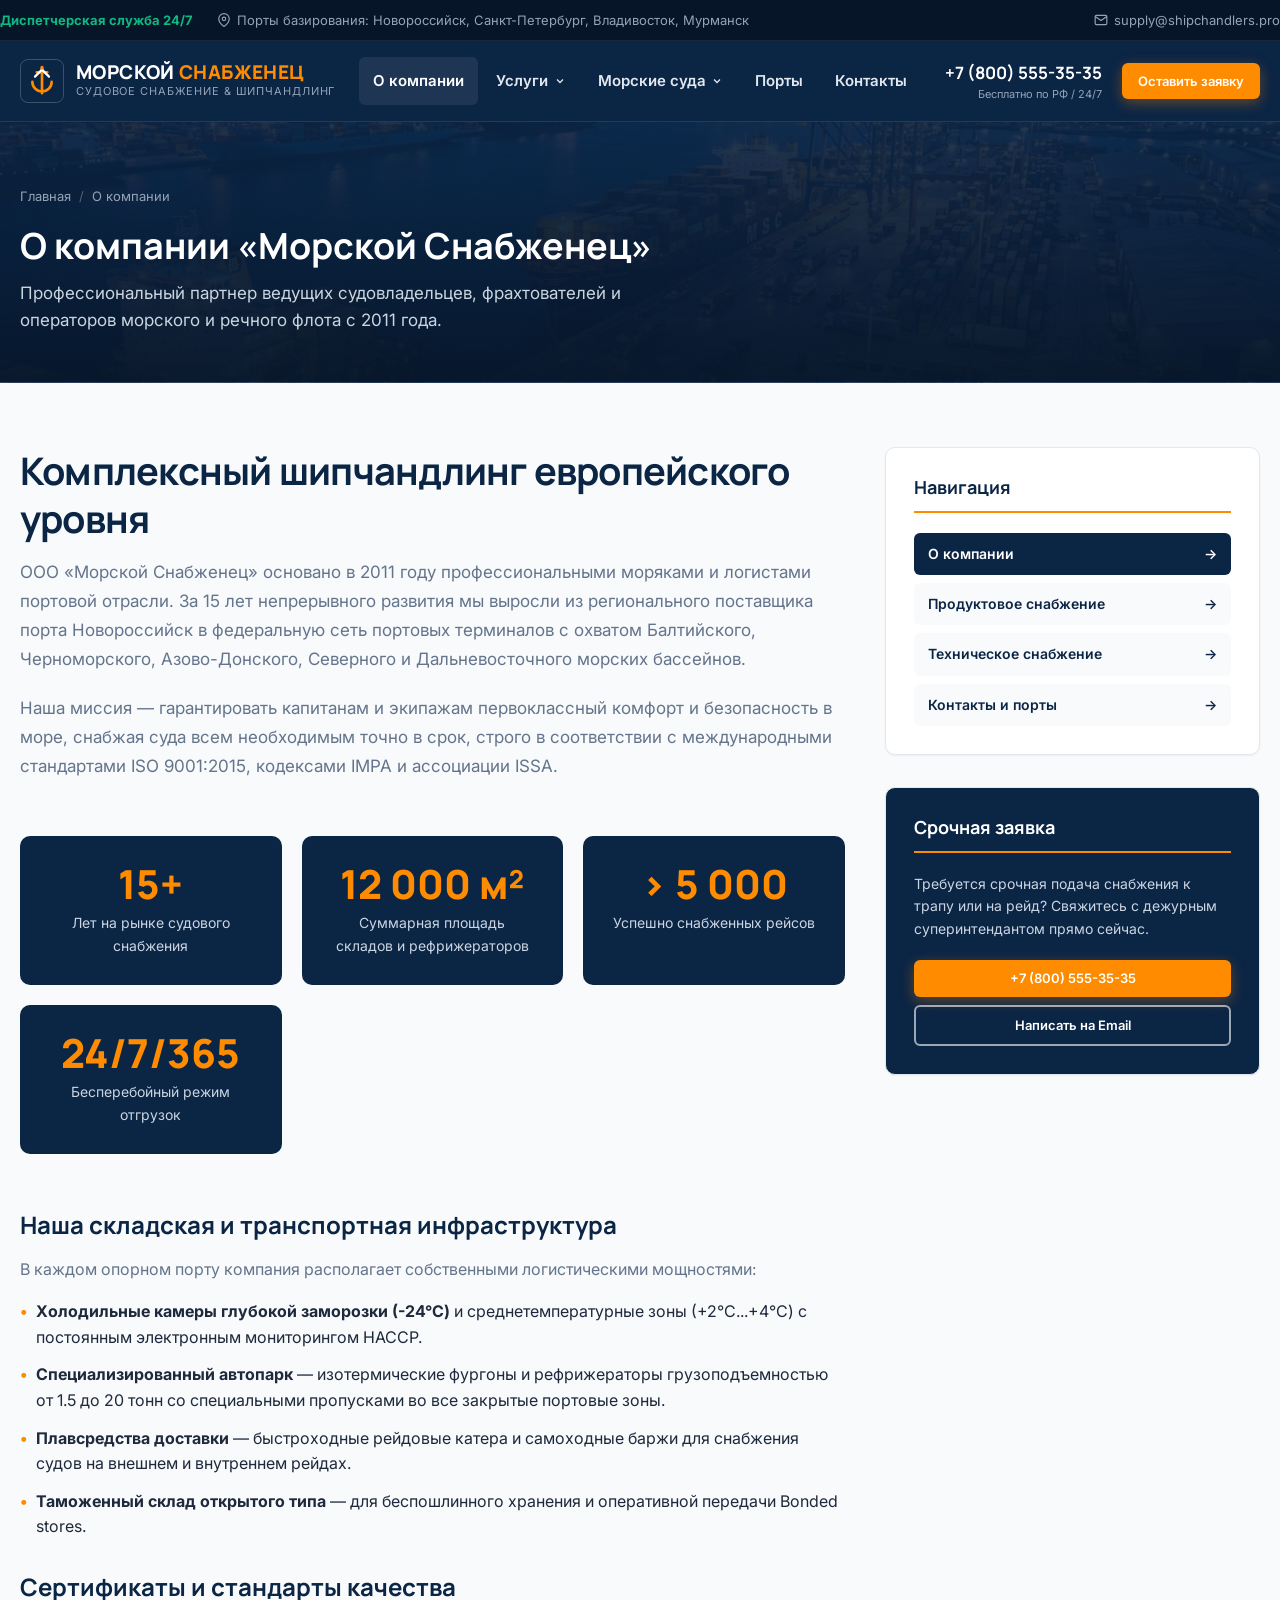
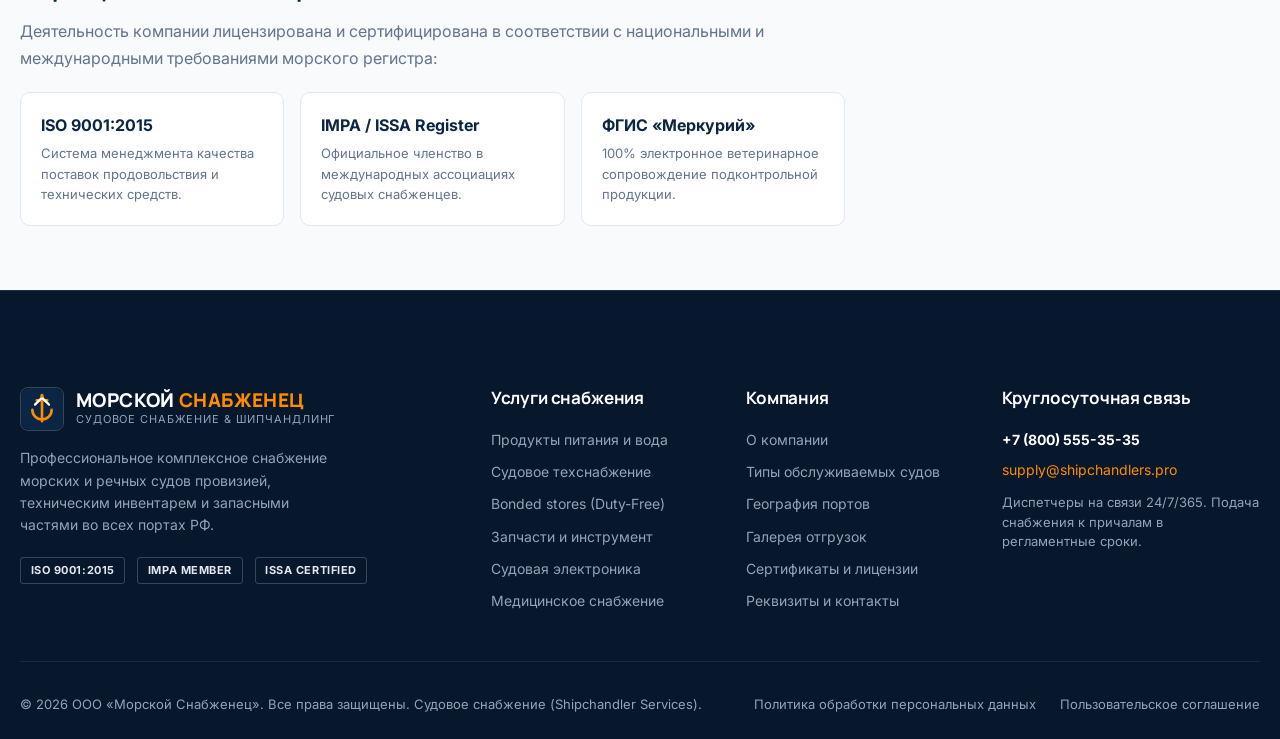
==== commit 3df4ecc2: "Remove language switcher from topbar across all pages" ====
--- a/about.html
+++ b/about.html
@@ -31,10 +31,6 @@
           <svg width="14" height="14" viewBox="0 0 24 24" fill="none" stroke="currentColor" stroke-width="2"><path d="M4 4h16c1.1 0 2 .9 2 2v12c0 1.1-.9 2-2 2H4c-1.1 0-2-.9-2-2V6c0-1.1.9-2 2-2z"/><polyline points="22,6 12,13 2,6"/></svg>
           <a href="mailto:supply@shipchandlers.pro">supply@shipchandlers.pro</a>
         </div>
-        <div class="lang-switch">
-          <button type="button" class="lang-switch__btn lang-switch__btn--active">RU</button>
-          <button type="button" class="lang-switch__btn">EN</button>
-        </div>
       </div>
     </div>
   </div>
--- a/assets/css/style.css
+++ b/assets/css/style.css
@@ -548,28 +548,6 @@
   color: var(--color-accent);
 }
 
-.lang-switch {
-  display: inline-flex;
-  align-items: center;
-  gap: 0.25rem;
-  background: rgba(255, 255, 255, 0.1);
-  padding: 0.2rem 0.5rem;
-  border-radius: var(--radius-sm);
-}
-
-.lang-switch__btn {
-  font-size: 0.75rem;
-  font-weight: 700;
-  color: var(--color-text-light);
-  padding: 0.1rem 0.35rem;
-  border-radius: 3px;
-}
-
-.lang-switch__btn--active {
-  background-color: var(--color-accent);
-  color: #FFFFFF;
-}
-
 .header {
   position: sticky;
   top: 0;
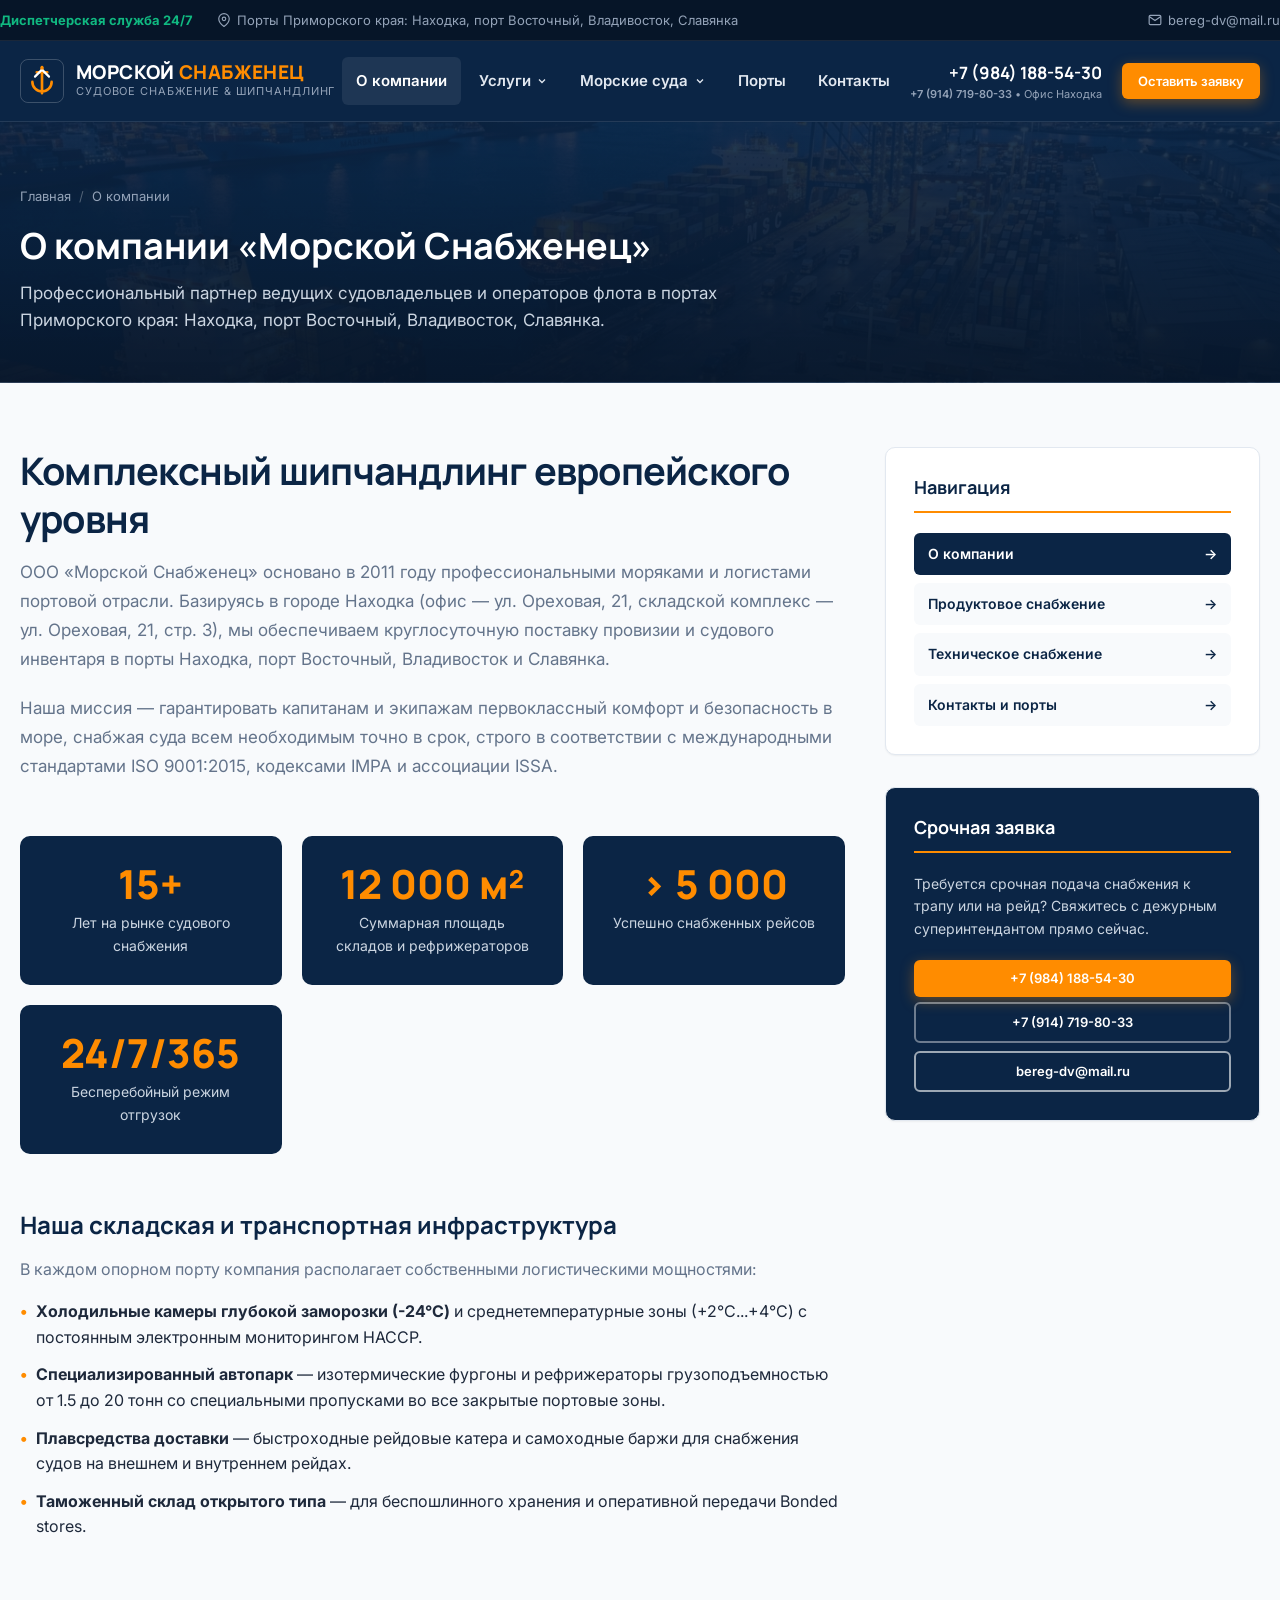
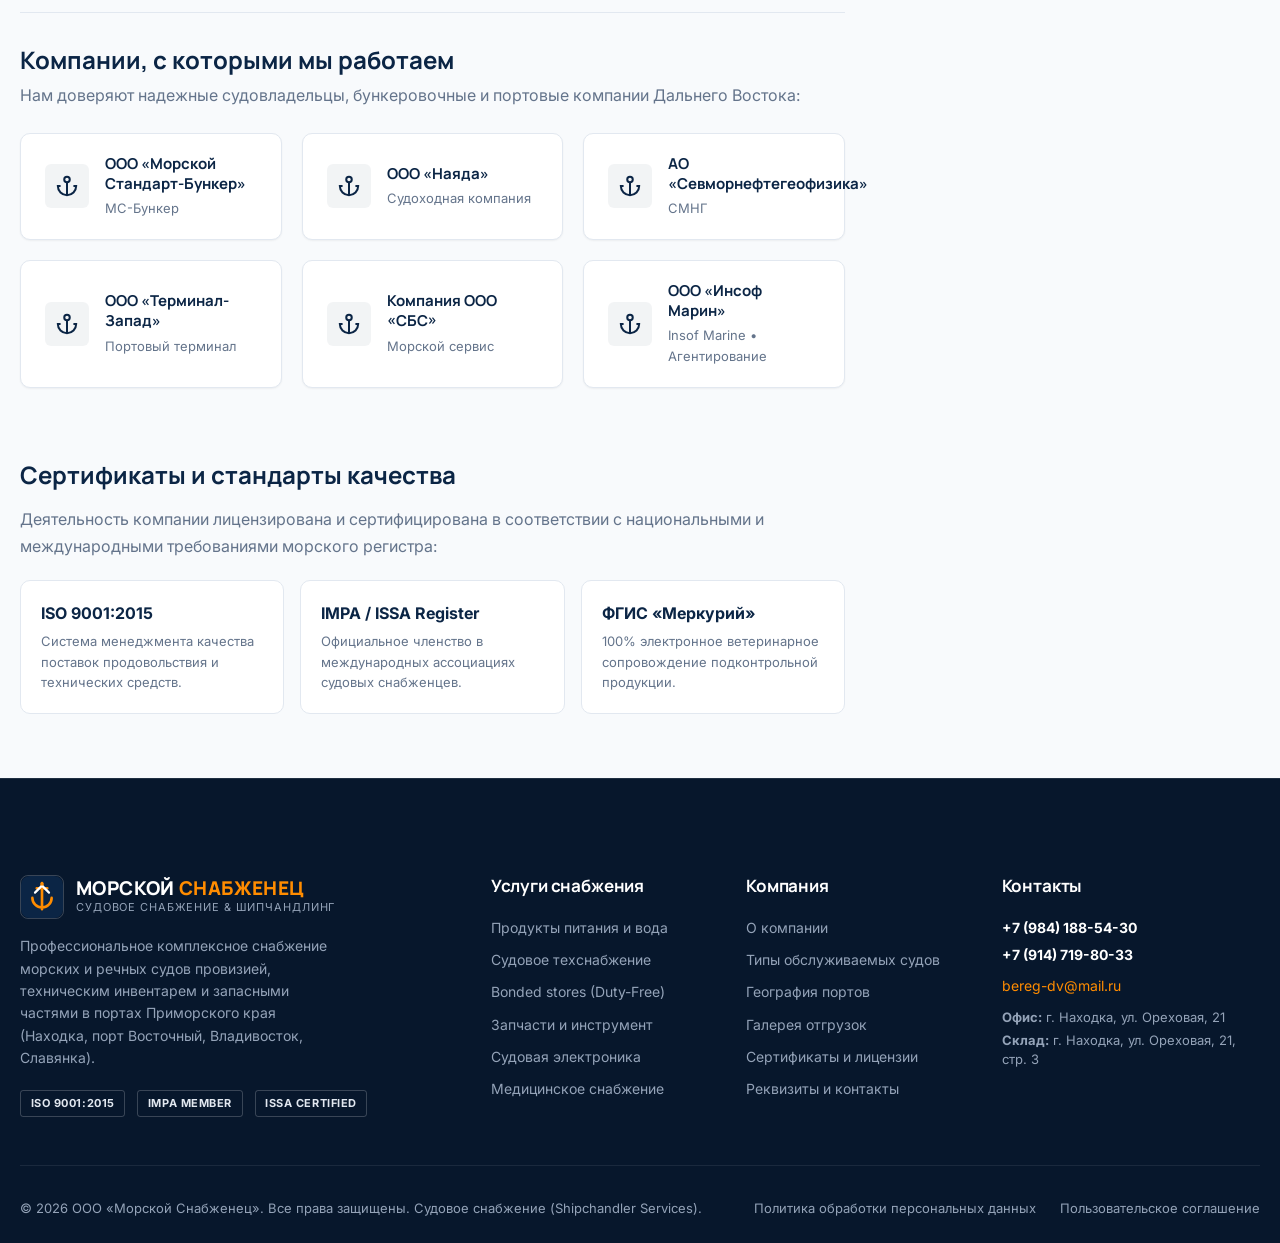
==== commit 8708ad7c: "Update partner companies, Nakhodka office and warehouse addresses, phones, email bereg-dv, and Primo" ====
--- a/about.html
+++ b/about.html
@@ -4,7 +4,7 @@
   <meta charset="UTF-8">
   <meta name="viewport" content="width=device-width, initial-scale=1.0">
   <title>О компании — Морской Снабженец | Судовое снабжение в портах РФ</title>
-  <meta name="description" content="История компании, инфраструктура рефрижераторных складов, сертификация IMPA и ISSA, парк специализированного транспорта для снабжения морских судов.">
+  <meta name="description" content="О компании Морской Снабженец (bereg-dv) — комплексное судовое снабжение в портах Приморского края: Находка, порт Восточный, Владивосток, Славянка. Склад ул. Ореховая 21 стр 3, офис ул. Ореховая 21.">
   
   <link rel="icon" type="image/svg+xml" href="assets/img/favicon.svg">
   <link rel="preconnect" href="https://fonts.googleapis.com">
@@ -23,13 +23,13 @@
         </div>
         <div class="topbar__item">
           <svg width="14" height="14" viewBox="0 0 24 24" fill="none" stroke="currentColor" stroke-width="2"><path d="M21 10c0 7-9 13-9 13s-9-6-9-13a9 9 0 0 1 18 0z"/><circle cx="12" cy="10" r="3"/></svg>
-          <span>Порты базирования: Новороссийск, Санкт-Петербург, Владивосток, Мурманск</span>
+          <span>Порты Приморского края: Находка, порт Восточный, Владивосток, Славянка</span>
         </div>
       </div>
       <div class="topbar__meta">
         <div class="topbar__item">
           <svg width="14" height="14" viewBox="0 0 24 24" fill="none" stroke="currentColor" stroke-width="2"><path d="M4 4h16c1.1 0 2 .9 2 2v12c0 1.1-.9 2-2 2H4c-1.1 0-2-.9-2-2V6c0-1.1.9-2 2-2z"/><polyline points="22,6 12,13 2,6"/></svg>
-          <a href="mailto:supply@shipchandlers.pro">supply@shipchandlers.pro</a>
+          <a href="mailto:bereg-dv@mail.ru">bereg-dv@mail.ru</a>
         </div>
       </div>
     </div>
@@ -57,27 +57,27 @@
               <svg width="12" height="12" viewBox="0 0 24 24" fill="none" stroke="currentColor" stroke-width="2.5"><polyline points="6 9 12 15 18 9"/></svg>
             </a>
             <ul class="nav__dropdown">
-              <li class="nav__dropdown-item"><a href="service-single.html?service=provisions">Доставка продуктов питания</a></li>
-              <li class="nav__dropdown-item"><a href="service-single.html?service=technical">Судовое техническое снабжение</a></li>
-              <li class="nav__dropdown-item"><a href="service-single.html?service=medicine">Доставка медикаментов</a></li>
-              <li class="nav__dropdown-item"><a href="service-single.html?service=spare-parts">Доставка запчастей и инструмента</a></li>
-              <li class="nav__dropdown-item"><a href="service-single.html?service=electronics">Судовая электроника и навигация</a></li>
-              <li class="nav__dropdown-item"><a href="service-single.html?service=workwear">Спецодежда и СИЗ экипажа</a></li>
-              <li class="nav__dropdown-item"><a href="service-single.html?service=household">Хозяйственные товары и химия</a></li>
+              <li class="nav__dropdown-item"><a href="service-provisions.html">Доставка продуктов питания</a></li>
+              <li class="nav__dropdown-item"><a href="service-technical.html">Судовое техническое снабжение</a></li>
+              <li class="nav__dropdown-item"><a href="service-medicine.html">Доставка медикаментов</a></li>
+              <li class="nav__dropdown-item"><a href="service-spare-parts.html">Доставка запчастей и инструмента</a></li>
+              <li class="nav__dropdown-item"><a href="service-electronics.html">Судовая электроника и навигация</a></li>
+              <li class="nav__dropdown-item"><a href="service-workwear.html">Спецодежда и СИЗ экипажа</a></li>
+              <li class="nav__dropdown-item"><a href="service-household.html">Хозяйственные товары и химия</a></li>
             </ul>
           </li>
           <li class="nav__item">
-            <a href="index.html#vessels" class="nav__link">
+            <a href="vessels.html" class="nav__link">
               <span>Морские суда</span>
               <svg width="12" height="12" viewBox="0 0 24 24" fill="none" stroke="currentColor" stroke-width="2.5"><polyline points="6 9 12 15 18 9"/></svg>
             </a>
             <ul class="nav__dropdown">
-              <li class="nav__dropdown-item"><a href="index.html#vessels">Сухогрузы и балкеры</a></li>
-              <li class="nav__dropdown-item"><a href="index.html#vessels">Наливные суда и танкеры</a></li>
-              <li class="nav__dropdown-item"><a href="index.html#vessels">Промысловые суда и траулеры</a></li>
-              <li class="nav__dropdown-item"><a href="index.html#vessels">Пассажирские лайнеры</a></li>
-              <li class="nav__dropdown-item"><a href="index.html#vessels">Речные суда и баржи</a></li>
-              <li class="nav__dropdown-item"><a href="index.html#vessels">Маломерные суда и буксиры</a></li>
+              <li class="nav__dropdown-item"><a href="vessels.html#bulk">Сухогрузы и балкеры</a></li>
+              <li class="nav__dropdown-item"><a href="vessels.html#tankers">Наливные суда и танкеры</a></li>
+              <li class="nav__dropdown-item"><a href="vessels.html#trawlers">Промысловые суда и траулеры</a></li>
+              <li class="nav__dropdown-item"><a href="vessels.html#passenger">Пассажирские лайнеры</a></li>
+              <li class="nav__dropdown-item"><a href="vessels.html#river">Речные суда и баржи</a></li>
+              <li class="nav__dropdown-item"><a href="vessels.html#tugs">Маломерные суда и буксиры</a></li>
             </ul>
           </li>
           <li class="nav__item">
@@ -91,8 +91,8 @@
 
       <div class="header__actions">
         <div class="header__phone">
-          <a href="tel:+78005553535" class="header__phone-link">+7 (800) 555-35-35</a>
-          <span class="header__phone-label">Бесплатно по РФ / 24/7</span>
+          <a href="tel:+79841885430" class="header__phone-link">+7 (984) 188-54-30</a>
+          <span class="header__phone-label"><a href="tel:+79147198033" style="color:inherit; font-weight:600;">+7 (914) 719-80-33</a> &bull; Офис Находка</span>
         </div>
         <a href="index.html#order-form" class="btn btn--primary btn--sm">Оставить заявку</a>
         
@@ -115,7 +115,7 @@
       </nav>
       <h1 class="page-hero__title">О компании «Морской Снабженец»</h1>
       <p class="page-hero__desc">
-        Профессиональный партнер ведущих судовладельцев, фрахтователей и операторов морского и речного флота с 2011 года.
+        Профессиональный партнер ведущих судовладельцев и операторов флота в портах Приморского края: Находка, порт Восточный, Владивосток, Славянка.
       </p>
     </div>
   </section>
@@ -128,7 +128,7 @@
           <div>
             <h2 class="section__title">Комплексный шипчандлинг европейского уровня</h2>
             <p style="font-size: 1.0625rem; color: var(--color-text-muted); line-height: 1.7; margin-bottom: 1.25rem;">
-              ООО «Морской Снабженец» основано в 2011 году профессиональными моряками и логистами портовой отрасли. За 15 лет непрерывного развития мы выросли из регионального поставщика порта Новороссийск в федеральную сеть портовых терминалов с охватом Балтийского, Черноморского, Азово-Донского, Северного и Дальневосточного морских бассейнов.
+              ООО «Морской Снабженец» основано в 2011 году профессиональными моряками и логистами портовой отрасли. Базируясь в городе Находка (офис — ул. Ореховая, 21, складской комплекс — ул. Ореховая, 21, стр. 3), мы обеспечиваем круглосуточную поставку провизии и судового инвентаря в порты Находка, порт Восточный, Владивосток и Славянка.
             </p>
             <p style="font-size: 1.0625rem; color: var(--color-text-muted); line-height: 1.7;">
               Наша миссия — гарантировать капитанам и экипажам первоклассный комфорт и безопасность в море, снабжая суда всем необходимым точно в срок, строго в соответствии с международными стандартами ISO 9001:2015, кодексами IMPA и ассоциации ISSA.
@@ -181,6 +181,40 @@
             </ul>
           </div>
 
+                    <!-- Partners & Clients Section in About -->
+          <div style="margin: 2.5rem 0; padding-top: 2rem; border-top: 1px solid var(--color-border);">
+            <h3 style="font-size: 1.5rem; margin-bottom: 0.5rem; color: var(--color-primary);">Компании, с которыми мы работаем</h3>
+            <p style="color: var(--color-text-muted); margin-bottom: 1.25rem;">
+              Нам доверяют надежные судовладельцы, бункеровочные и портовые компании Дальнего Востока:
+            </p>
+            <div class="partners-grid-custom" style="grid-template-columns: repeat(auto-fit, minmax(240px, 1fr));">
+              <div class="partner-card-custom">
+                <div class="partner-card__icon"><svg width="22" height="22" viewBox="0 0 24 24" fill="none" stroke="currentColor" stroke-width="2.2"><circle cx="12" cy="5" r="3"/><line x1="12" y1="22" x2="12" y2="8"/><path d="M5 12H2a10 10 0 0 0 20 0h-3"/></svg></div>
+                <div><div class="partner-card__title">ООО «Морской Стандарт-Бункер»</div><div class="partner-card__sub">МС-Бункер</div></div>
+              </div>
+              <div class="partner-card-custom">
+                <div class="partner-card__icon"><svg width="22" height="22" viewBox="0 0 24 24" fill="none" stroke="currentColor" stroke-width="2.2"><circle cx="12" cy="5" r="3"/><line x1="12" y1="22" x2="12" y2="8"/><path d="M5 12H2a10 10 0 0 0 20 0h-3"/></svg></div>
+                <div><div class="partner-card__title">ООО «Наяда»</div><div class="partner-card__sub">Судоходная компания</div></div>
+              </div>
+              <div class="partner-card-custom">
+                <div class="partner-card__icon"><svg width="22" height="22" viewBox="0 0 24 24" fill="none" stroke="currentColor" stroke-width="2.2"><circle cx="12" cy="5" r="3"/><line x1="12" y1="22" x2="12" y2="8"/><path d="M5 12H2a10 10 0 0 0 20 0h-3"/></svg></div>
+                <div><div class="partner-card__title">АО «Севморнефтегеофизика»</div><div class="partner-card__sub">СМНГ</div></div>
+              </div>
+              <div class="partner-card-custom">
+                <div class="partner-card__icon"><svg width="22" height="22" viewBox="0 0 24 24" fill="none" stroke="currentColor" stroke-width="2.2"><circle cx="12" cy="5" r="3"/><line x1="12" y1="22" x2="12" y2="8"/><path d="M5 12H2a10 10 0 0 0 20 0h-3"/></svg></div>
+                <div><div class="partner-card__title">ООО «Терминал-Запад»</div><div class="partner-card__sub">Портовый терминал</div></div>
+              </div>
+              <div class="partner-card-custom">
+                <div class="partner-card__icon"><svg width="22" height="22" viewBox="0 0 24 24" fill="none" stroke="currentColor" stroke-width="2.2"><circle cx="12" cy="5" r="3"/><line x1="12" y1="22" x2="12" y2="8"/><path d="M5 12H2a10 10 0 0 0 20 0h-3"/></svg></div>
+                <div><div class="partner-card__title">Компания ООО «СБС»</div><div class="partner-card__sub">Морской сервис</div></div>
+              </div>
+              <div class="partner-card-custom">
+                <div class="partner-card__icon"><svg width="22" height="22" viewBox="0 0 24 24" fill="none" stroke="currentColor" stroke-width="2.2"><circle cx="12" cy="5" r="3"/><line x1="12" y1="22" x2="12" y2="8"/><path d="M5 12H2a10 10 0 0 0 20 0h-3"/></svg></div>
+                <div><div class="partner-card__title">ООО «Инсоф Марин»</div><div class="partner-card__sub">Insof Marine &bull; Агентирование</div></div>
+              </div>
+            </div>
+          </div>
+
           <!-- Certifications -->
           <div id="certifications">
             <h3 style="font-size: 1.5rem; margin-bottom: 1rem;">Сертификаты и стандарты качества</h3>
@@ -210,8 +244,8 @@
             <h4 class="sidebar-widget__title">Навигация</h4>
             <div class="sidebar-menu">
               <a href="about.html" class="active"><span>О компании</span> <span>→</span></a>
-              <a href="service-single.html?service=provisions"><span>Продуктовое снабжение</span> <span>→</span></a>
-              <a href="service-single.html?service=technical"><span>Техническое снабжение</span> <span>→</span></a>
+              <a href="service-provisions.html"><span>Продуктовое снабжение</span> <span>→</span></a>
+              <a href="service-technical.html"><span>Техническое снабжение</span> <span>→</span></a>
               <a href="contacts.html"><span>Контакты и порты</span> <span>→</span></a>
             </div>
           </div>
@@ -221,8 +255,9 @@
             <p style="font-size: 0.875rem; color: #CBD5E1; margin-bottom: 1.25rem;">
               Требуется срочная подача снабжения к трапу или на рейд? Свяжитесь с дежурным суперинтендантом прямо сейчас.
             </p>
-            <a href="tel:+78005553535" class="btn btn--primary btn--full btn--sm" style="margin-bottom: 0.5rem;">+7 (800) 555-35-35</a>
-            <a href="mailto:supply@shipchandlers.pro" class="btn btn--outline btn--full btn--sm">Написать на Email</a>
+            <a href="tel:+79841885430" class="btn btn--primary btn--full btn--sm" style="margin-bottom: 0.35rem;">+7 (984) 188-54-30</a>
+            <a href="tel:+79147198033" class="btn btn--outline btn--full btn--sm" style="margin-bottom: 0.5rem; color:#FFFFFF; border-color:rgba(255,255,255,0.4);">+7 (914) 719-80-33</a>
+            <a href="mailto:bereg-dv@mail.ru" class="btn btn--outline btn--full btn--sm">bereg-dv@mail.ru</a>
           </div>
         </aside>
       </div>
@@ -242,7 +277,7 @@
             </div>
           </a>
           <p class="footer-brand__desc">
-            Профессиональное комплексное снабжение морских и речных судов провизией, техническим инвентарем и запасными частями во всех портах РФ.
+            Профессиональное комплексное снабжение морских и речных судов провизией, техническим инвентарем и запасными частями в портах Приморского края (Находка, порт Восточный, Владивосток, Славянка).
           </p>
           <div class="footer-certs">
             <span class="cert-pill">ISO 9001:2015</span>
@@ -254,12 +289,12 @@
         <div class="footer-col">
           <h4 class="footer-col__title">Услуги снабжения</h4>
           <ul class="footer-menu">
-            <li><a href="service-single.html?service=provisions">Продукты питания и вода</a></li>
-            <li><a href="service-single.html?service=technical">Судовое техснабжение</a></li>
-            <li><a href="service-single.html?service=bonded">Bonded stores (Duty-Free)</a></li>
-            <li><a href="service-single.html?service=spare-parts">Запчасти и инструмент</a></li>
-            <li><a href="service-single.html?service=electronics">Судовая электроника</a></li>
-            <li><a href="service-single.html?service=medicine">Медицинское снабжение</a></li>
+            <li><a href="service-provisions.html">Продукты питания и вода</a></li>
+            <li><a href="service-technical.html">Судовое техснабжение</a></li>
+            <li><a href="service-provisions.html">Bonded stores (Duty-Free)</a></li>
+            <li><a href="service-spare-parts.html">Запчасти и инструмент</a></li>
+            <li><a href="service-electronics.html">Судовая электроника</a></li>
+            <li><a href="service-medicine.html">Медицинское снабжение</a></li>
           </ul>
         </div>
 
@@ -267,7 +302,7 @@
           <h4 class="footer-col__title">Компания</h4>
           <ul class="footer-menu">
             <li><a href="about.html">О компании</a></li>
-            <li><a href="index.html#vessels">Типы обслуживаемых судов</a></li>
+            <li><a href="vessels.html">Типы обслуживаемых судов</a></li>
             <li><a href="contacts.html">География портов</a></li>
             <li><a href="index.html#gallery">Галерея отгрузок</a></li>
             <li><a href="about.html#certifications">Сертификаты и лицензии</a></li>
@@ -276,10 +311,22 @@
         </div>
 
         <div class="footer-col">
-          <h4 class="footer-col__title">Круглосуточная связь</h4>
-          <p style="margin-bottom: 0.5rem; color: #FFFFFF; font-weight: 700;">+7 (800) 555-35-35</p>
-          <p style="margin-bottom: 0.75rem;"><a href="mailto:supply@shipchandlers.pro" style="color: var(--color-accent);">supply@shipchandlers.pro</a></p>
-          <p style="font-size: 0.8125rem; line-height: 1.5;">Диспетчеры на связи 24/7/365. Подача снабжения к причалам в регламентные сроки.</p>
+          <h4 class="footer-col__title">Контакты</h4>
+          <p style="margin-bottom: 0.35rem; color: #FFFFFF; font-weight: 700;">
+            <a href="tel:+79841885430" style="color: #FFFFFF;">+7 (984) 188-54-30</a>
+          </p>
+          <p style="margin-bottom: 0.5rem; color: #FFFFFF; font-weight: 700;">
+            <a href="tel:+79147198033" style="color: #FFFFFF;">+7 (914) 719-80-33</a>
+          </p>
+          <p style="margin-bottom: 0.65rem;">
+            <a href="mailto:bereg-dv@mail.ru" style="color: var(--color-accent);">bereg-dv@mail.ru</a>
+          </p>
+          <p style="font-size: 0.8125rem; line-height: 1.4; color: #94A3B8; margin-bottom: 0.35rem;">
+            <strong>Офис:</strong> г. Находка, ул. Ореховая, 21
+          </p>
+          <p style="font-size: 0.8125rem; line-height: 1.4; color: #94A3B8;">
+            <strong>Склад:</strong> г. Находка, ул. Ореховая, 21, стр. 3
+          </p>
         </div>
       </div>
 
--- a/assets/css/style.css
+++ b/assets/css/style.css
@@ -84,6 +84,18 @@
   font-size: 16px;
   scroll-behavior: smooth;
   -webkit-text-size-adjust: 100%;
+  overflow-x: hidden;
+  max-width: 100vw;
+  box-sizing: border-box;
+}
+
+
+html.menu-open,
+body.menu-open {
+  overflow: hidden !important;
+  height: 100% !important;
+  touch-action: none;
+  -webkit-overflow-scrolling: auto;
 }
 
 body {
@@ -93,6 +105,10 @@
   line-height: 1.6;
   font-weight: 400;
   overflow-x: hidden;
+  max-width: 100vw;
+  width: 100%;
+  position: relative;
+  box-sizing: border-box;
   -webkit-font-smoothing: antialiased;
 }
 
@@ -369,48 +385,79 @@
 
 .contacts-dept-grid {
   display: grid;
-  grid-template-columns: repeat(1, 1fr);
-  gap: 1rem;
+  grid-template-columns: 1fr;
+  gap: 0.875rem;
   margin-top: 1.5rem;
 }
 
 .dept-card {
-  background: #FFFFFF;
-  border: 1px solid var(--color-border);
+  background: rgba(255, 255, 255, 0.05);
+  border: 1px solid rgba(255, 255, 255, 0.12);
   border-radius: var(--radius-md);
-  padding: 1.25rem 1.5rem;
-  display: flex;
-  align-items: center;
-  justify-content: space-between;
-  gap: 1rem;
+  padding: 1.125rem 1.25rem;
+  display: flex;
+  flex-direction: column;
+  gap: 0.75rem;
   transition: all var(--transition-fast);
+  box-sizing: border-box;
+}
+
+@media (min-width: 640px) {
+  .dept-card {
+    flex-direction: row;
+    align-items: center;
+    justify-content: space-between;
+    gap: 1.25rem;
+  }
 }
 
 .dept-card:hover {
+  background: rgba(255, 255, 255, 0.09);
   border-color: var(--color-accent);
-  box-shadow: var(--shadow-md);
   transform: translateY(-2px);
+}
+
+.dept-card__info {
+  flex: 1;
+  min-width: 0;
 }
 
 .dept-card__info h4 {
   font-size: 0.9375rem;
-  margin-bottom: 0.2rem;
-  color: var(--color-primary);
+  font-weight: 700;
+  color: #FFFFFF;
+  margin-bottom: 0.25rem;
+  line-height: 1.3;
 }
 
 .dept-card__info p {
   font-size: 0.8125rem;
-  color: var(--color-text-muted);
+  color: #94A3B8;
+  line-height: 1.4;
+}
+
+.dept-card__contact {
+  flex-shrink: 0;
 }
 
 .dept-card__contact a {
-  font-weight: 700;
-  font-size: 0.875rem;
-  color: var(--color-secondary);
+  display: inline-flex;
+  align-items: center;
+  gap: 0.45rem;
+  font-weight: 600;
+  font-size: 0.8125rem;
+  color: var(--color-accent);
+  background: rgba(255, 140, 0, 0.1);
+  border: 1px solid rgba(255, 140, 0, 0.25);
+  padding: 0.45rem 0.85rem;
+  border-radius: var(--radius-sm);
+  transition: all var(--transition-fast);
+  word-break: break-all;
 }
 
 .dept-card__contact a:hover {
-  color: var(--color-accent);
+  background: var(--color-accent);
+  color: #FFFFFF;
 }
 
 /* Redesigned Port Map Interactive Container */
@@ -940,7 +987,12 @@
   flex-grow: 1;
 }
 
-.service-card__title {
+.service-card__title,
+.section--navy .service-card h1,
+.section--navy .service-card h2,
+.section--navy .service-card h3,
+.section--navy .service-card h4,
+.section--navy .service-card__title {
   font-size: 1.1875rem;
   font-weight: 700;
   margin-bottom: 0.625rem;
@@ -948,15 +1000,26 @@
   transition: color var(--transition-fast);
 }
 
-.service-card:hover .service-card__title {
-  color: var(--color-accent);
-}
-
-.service-card__desc {
+.service-card:hover .service-card__title,
+.section--navy .service-card:hover .service-card__title {
+  color: var(--color-accent);
+}
+
+.service-card__desc,
+.section--navy .service-card__desc,
+.section--navy .service-card p {
   font-size: 0.875rem;
   color: var(--color-text-muted);
   margin-bottom: 1.25rem;
   flex-grow: 1;
+}
+
+.section--navy .service-card__link {
+  color: var(--color-secondary);
+}
+
+.section--navy .service-card:hover .service-card__link {
+  color: var(--color-accent);
 }
 
 .service-card__link {
@@ -1149,7 +1212,7 @@
   line-height: 1.3;
 }
 
-/* --- 10. PARTNERS STRIP --- */
+/* --- 10. PARTNERS STRIP & CLIENTS GRID --- */
 .partners-track {
   display: flex;
   flex-wrap: wrap;
@@ -1185,6 +1248,74 @@
   transform: translateY(-2px);
 }
 
+.partners-grid-custom {
+  display: grid;
+  grid-template-columns: repeat(1, 1fr);
+  gap: 1.25rem;
+  margin-top: 1.5rem;
+}
+
+@media (min-width: 640px) {
+  .partners-grid-custom {
+    grid-template-columns: repeat(2, 1fr);
+  }
+}
+
+@media (min-width: 1024px) {
+  .partners-grid-custom {
+    grid-template-columns: repeat(3, 1fr);
+  }
+}
+
+.partner-card-custom {
+  background: #FFFFFF;
+  border: 1px solid var(--color-border);
+  border-radius: var(--radius-md);
+  padding: 1.25rem 1.5rem;
+  display: flex;
+  align-items: center;
+  gap: 1rem;
+  box-shadow: var(--shadow-sm);
+  transition: all var(--transition-fast);
+}
+
+.partner-card-custom:hover {
+  border-color: var(--color-accent);
+  box-shadow: var(--shadow-md);
+  transform: translateY(-3px);
+}
+
+.partner-card__icon {
+  width: 44px;
+  height: 44px;
+  border-radius: var(--radius-sm);
+  background: rgba(11, 37, 69, 0.05);
+  display: flex;
+  align-items: center;
+  justify-content: center;
+  flex-shrink: 0;
+  color: var(--color-primary);
+}
+
+.partner-card-custom:hover .partner-card__icon {
+  background: rgba(255, 140, 0, 0.12);
+  color: var(--color-accent);
+}
+
+.partner-card__title {
+  font-family: var(--font-heading);
+  font-size: 0.9375rem;
+  font-weight: 700;
+  color: var(--color-primary);
+  line-height: 1.35;
+}
+
+.partner-card__sub {
+  font-size: 0.8125rem;
+  color: var(--color-text-muted);
+  margin-top: 0.25rem;
+}
+
 /* --- 11. GALLERY SECTION (OUR SHIPMENTS) --- */
 .gallery-grid {
   display: grid;
@@ -1648,6 +1779,22 @@
   box-shadow: var(--shadow-md);
 }
 
+.map-container--has-iframe {
+  padding: 0;
+  min-height: 480px;
+  background: #0B2545;
+  display: block;
+}
+
+.map-container--has-iframe iframe {
+  width: 100%;
+  height: 100%;
+  min-height: 480px;
+  display: block;
+  border: 0;
+  border-radius: var(--radius-lg);
+}
+
 .map-placeholder-bg {
   position: absolute;
   inset: 0;
@@ -1811,6 +1958,25 @@
   max-width: 700px;
 }
 
+
+/* Inner Pages Layout & Containment */
+.content-sidebar-layout,
+.content-sidebar-layout > *,
+.main-content,
+.sidebar,
+.spec-table-wrap {
+  min-width: 0 !important;
+  max-width: 100% !important;
+  box-sizing: border-box;
+}
+
+.breadcrumbs {
+  display: flex;
+  flex-wrap: wrap;
+  align-items: center;
+  gap: 0.35rem 0.5rem;
+}
+
 .content-sidebar-layout {
   display: grid;
   grid-template-columns: 1fr;
@@ -1960,7 +2126,148 @@
   transform: translateY(0);
 }
 
-/* --- 18. RESPONSIVE BREAKPOINTS (Mobile-First) --- */
+/* --- 18. SPECIFICATION TABLE (IMPA / ISSA) --- */
+.spec-table-wrap {
+  width: 100%;
+  overflow-x: auto;
+  -webkit-overflow-scrolling: touch;
+  margin: 1.5rem 0 2rem;
+  border-radius: var(--radius-md);
+  border: 1px solid var(--color-border);
+  background: var(--color-bg-white);
+  box-shadow: var(--shadow-sm);
+  position: relative;
+}
+
+.spec-table-wrap::-webkit-scrollbar {
+  height: 6px;
+}
+
+.spec-table-wrap::-webkit-scrollbar-track {
+  background: var(--color-bg-subtle);
+}
+
+.spec-table-wrap::-webkit-scrollbar-thumb {
+  background: #CBD5E1;
+  border-radius: 3px;
+}
+
+.spec-table {
+  width: 100%;
+  min-width: 600px;
+  border-collapse: collapse;
+  font-size: 0.875rem;
+  text-align: left;
+}
+
+.spec-table th {
+  background: var(--color-bg-subtle);
+  color: var(--color-primary);
+  font-weight: 700;
+  padding: 0.875rem 1rem;
+  border-bottom: 2px solid var(--color-border);
+  white-space: nowrap;
+}
+
+.spec-table td {
+  padding: 0.875rem 1rem;
+  border-bottom: 1px solid var(--color-border);
+  color: var(--color-text-main);
+  vertical-align: middle;
+}
+
+.spec-table tbody tr:last-child td {
+  border-bottom: none;
+}
+
+.spec-table tbody tr:nth-child(even) {
+  background: rgba(241, 245, 249, 0.45);
+}
+
+.spec-table tbody tr:hover {
+  background: rgba(255, 140, 0, 0.05);
+}
+
+.table-scroll-hint {
+  display: none;
+  align-items: center;
+  gap: 0.4rem;
+  font-size: 0.75rem;
+  color: var(--color-text-muted);
+  margin-top: -1rem;
+  margin-bottom: 1.25rem;
+}
+
+.table-scroll-hint svg {
+  color: var(--color-accent);
+  flex-shrink: 0;
+}
+
+/* --- 19. MOBILE HEADER CALL --- */
+.header__mobile-call {
+  display: none;
+  width: 42px;
+  height: 42px;
+  border-radius: var(--radius-sm);
+  background-color: var(--color-accent);
+  color: #FFFFFF;
+  align-items: center;
+  justify-content: center;
+  box-shadow: 0 2px 10px rgba(255, 140, 0, 0.35);
+  transition: all var(--transition-fast);
+  flex-shrink: 0;
+}
+
+.header__mobile-call:hover,
+.header__mobile-call:active {
+  background-color: var(--color-accent-hover);
+  transform: scale(1.05);
+}
+
+/* Mobile Drawer Extra Elements */
+.nav__drawer-footer {
+  margin-top: 2rem;
+  padding-top: 1.5rem;
+  border-top: 1px solid rgba(255, 255, 255, 0.12);
+  width: 100%;
+}
+
+.nav__drawer-phone {
+  display: block;
+  font-family: var(--font-heading);
+  font-size: 1.25rem;
+  font-weight: 800;
+  color: #FFFFFF;
+  margin-bottom: 0.25rem;
+}
+
+.nav__drawer-label {
+  font-size: 0.75rem;
+  color: var(--color-accent);
+  text-transform: uppercase;
+  letter-spacing: 0.05em;
+  margin-bottom: 1rem;
+}
+
+.nav__drawer-messengers {
+  display: flex;
+  gap: 0.75rem;
+  margin-bottom: 1.25rem;
+}
+
+.nav__drawer-messengers .btn-messenger {
+  flex: 1;
+  justify-content: center;
+  font-size: 0.8125rem;
+  padding: 0.6rem 0.75rem;
+}
+
+.nav__drawer-cta {
+  width: 100%;
+  margin-top: 0.5rem;
+}
+
+/* --- 20. RESPONSIVE BREAKPOINTS (Mobile-First) --- */
 
 /* Small tablets / Large phones: 576px+ */
 @media (min-width: 576px) {
@@ -2047,12 +2354,35 @@
     grid-template-columns: 2fr 1fr 1fr 1.2fr;
   }
 
-  .content-sidebar-layout {
+  
+/* Inner Pages Layout & Containment */
+.content-sidebar-layout,
+.content-sidebar-layout > *,
+.main-content,
+.sidebar,
+.spec-table-wrap {
+  min-width: 0 !important;
+  max-width: 100% !important;
+  box-sizing: border-box;
+}
+
+.breadcrumbs {
+  display: flex;
+  flex-wrap: wrap;
+  align-items: center;
+  gap: 0.35rem 0.5rem;
+}
+
+.content-sidebar-layout {
     grid-template-columns: 2.2fr 1fr;
   }
 
   .ports-directory {
     grid-template-columns: repeat(3, 1fr);
+  }
+
+  .nav__drawer-footer {
+    display: none;
   }
 }
 
@@ -2067,8 +2397,15 @@
   }
 }
 
-/* Mobile specific menu drawer overlay (< 1024px) */
+/* --- 21. MAX-WIDTH MOBILE QUERIES --- */
+
+/* Tablets and below (< 1024px) */
 @media (max-width: 1023px) {
+  .header, .header--scrolled {
+    backdrop-filter: none !important;
+    -webkit-backdrop-filter: none !important;
+  }
+
   .topbar {
     display: none;
   }
@@ -2085,18 +2422,25 @@
     position: fixed;
     top: var(--header-height);
     left: 0;
-    right: 0;
-    bottom: 0;
+    width: 100vw;
+    max-width: 100vw;
+    height: calc(100vh - var(--header-height));
+    height: calc(100dvh - var(--header-height));
     background-color: var(--color-bg-navy-dark);
-    padding: 2rem 1.5rem;
+    padding: 1.25rem 1rem 3rem;
     overflow-y: auto;
+    overflow-x: hidden;
+    -webkit-overflow-scrolling: touch;
     transform: translateX(-100%);
-    transition: transform var(--transition-normal);
-    z-index: 999;
+    transition: transform 0.25s cubic-bezier(0.16, 1, 0.3, 1), visibility 0.25s;
+    z-index: 9999;
+    visibility: hidden;
+    box-sizing: border-box;
   }
 
   .nav--open {
     transform: translateX(0);
+    visibility: visible;
   }
 
   .nav__list {
@@ -2104,18 +2448,28 @@
     align-items: flex-start;
     gap: 0.5rem;
     width: 100%;
+    max-width: 100%;
+    box-sizing: border-box;
+    padding: 0;
+    margin: 0;
   }
 
   .nav__item {
     width: 100%;
+    max-width: 100%;
+    box-sizing: border-box;
   }
 
   .nav__link {
     width: 100%;
+    max-width: 100%;
+    box-sizing: border-box;
     justify-content: space-between;
     font-size: 1.125rem;
     padding: 0.875rem 0.5rem;
     border-bottom: 1px solid rgba(255, 255, 255, 0.08);
+    white-space: normal;
+    word-break: break-word;
   }
 
   .nav__dropdown {
@@ -2128,10 +2482,69 @@
     border-radius: var(--radius-sm);
     margin: 0.5rem 0 1rem;
     display: none;
+    min-width: 0 !important;
+    width: 100% !important;
+    max-width: 100% !important;
+    box-sizing: border-box;
+    overflow-x: hidden;
+    padding: 0.25rem 0;
   }
 
   .nav__item--active .nav__dropdown {
     display: block;
+  }
+
+  .nav__dropdown-item {
+    width: 100%;
+    max-width: 100%;
+    box-sizing: border-box;
+  }
+
+  .nav__dropdown-item a {
+    width: 100%;
+    max-width: 100%;
+    box-sizing: border-box;
+    white-space: normal !important;
+    word-break: break-word;
+    padding: 0.625rem 0.75rem !important;
+    font-size: 0.875rem;
+    line-height: 1.4;
+    border-left: 3px solid transparent;
+  }
+
+  .nav__drawer-footer {
+    width: 100%;
+    max-width: 100%;
+    box-sizing: border-box;
+    padding-top: 1.25rem;
+    margin-top: 1.5rem;
+  }
+
+  .nav__drawer-messengers {
+    display: flex;
+    gap: 0.5rem;
+    width: 100%;
+    box-sizing: border-box;
+  }
+
+  .nav__drawer-messengers .btn-messenger {
+    flex: 1 1 0;
+    min-width: 0;
+    box-sizing: border-box;
+    padding: 0.6rem 0.5rem;
+    font-size: 0.8125rem;
+    white-space: nowrap;
+    text-overflow: ellipsis;
+    overflow: hidden;
+    justify-content: center;
+  }
+
+  .nav__drawer-cta {
+    width: 100%;
+    box-sizing: border-box;
+    white-space: normal !important;
+    padding: 0.75rem 1rem !important;
+    text-align: center;
   }
 
   .hero {
@@ -2151,3 +2564,215 @@
   .lightbox__prev { left: 10px; }
   .lightbox__next { right: 10px; }
 }
+
+/* Mobile Screens (< 768px) */
+@media (max-width: 767px) {
+  .btn {
+    white-space: normal !important;
+    text-align: center;
+    max-width: 100%;
+  }
+
+  .btn--lg {
+    padding: 0.875rem 1.25rem !important;
+    font-size: 0.9375rem !important;
+    line-height: 1.35;
+  }
+
+  .fleet-catalog-btn {
+    width: 100%;
+    max-width: 100%;
+    display: inline-flex;
+    justify-content: center;
+  }
+
+  .page-hero {
+    padding: 2.5rem 0 2rem;
+  }
+
+  .page-hero__title {
+    font-size: 1.625rem;
+    line-height: 1.25;
+    word-break: break-word;
+  }
+
+  .page-hero__desc {
+    font-size: 0.9375rem;
+    line-height: 1.5;
+  }
+
+  .sidebar-widget {
+    padding: 1.25rem 1rem;
+  }
+
+  /* Removed mobile-action-bar */
+
+  .header__mobile-call {
+    display: flex;
+  }
+
+  .header__phone {
+    display: none;
+  }
+
+  .table-scroll-hint {
+    display: flex;
+  }
+
+  /* Gallery overlay always visible on mobile since no hover */
+  .gallery-item__overlay {
+    opacity: 1;
+    background: linear-gradient(180deg, rgba(11, 37, 69, 0) 30%, rgba(11, 37, 69, 0.88) 100%);
+  }
+
+  .gallery-item__zoom-icon {
+    display: none;
+  }
+
+  .order-wrapper {
+    padding: 2rem 1.25rem;
+  }
+
+  .form-box {
+    padding: 1.5rem 1.25rem;
+  }
+
+  /* Prevent iOS zoom on input focus */
+  .form-control {
+    font-size: 16px !important;
+  }
+
+  .map-container iframe {
+    min-height: 280px !important;
+  }
+
+  .contacts-dept-grid {
+    grid-template-columns: 1fr;
+  }
+}
+
+/* Very Narrow Mobile Screens (< 480px) */
+@media (max-width: 479px) {
+  :root {
+    --header-height: 64px;
+    --spacing-2xl: 2.75rem;
+    --spacing-3xl: 3.5rem;
+  }
+
+  .container {
+    padding-left: 1rem;
+    padding-right: 1rem;
+  }
+
+  .header__inner {
+    height: 64px;
+  }
+
+  .logo__img {
+    width: 36px;
+    height: 36px;
+  }
+
+  .logo__name {
+    font-size: 0.9375rem;
+  }
+
+  .logo__desc {
+    display: none;
+  }
+
+  .hero {
+    padding: 3rem 0;
+  }
+
+  .hero__title {
+    font-size: 1.85rem;
+    line-height: 1.2;
+    margin-bottom: 1rem;
+  }
+
+  .hero__lead {
+    font-size: 0.95rem;
+    line-height: 1.5;
+    margin-bottom: 1.5rem;
+  }
+
+  .hero__actions {
+    flex-direction: column;
+    width: 100%;
+    gap: 0.75rem;
+  }
+
+  .hero__actions .btn {
+    width: 100%;
+    min-height: 48px;
+  }
+
+  .section {
+    padding-top: 2.75rem;
+    padding-bottom: 2.75rem;
+  }
+
+  .section__title {
+    font-size: 1.625rem;
+    line-height: 1.2;
+  }
+
+  .section__subtitle {
+    font-size: 0.875rem;
+  }
+
+  .service-card__content {
+    padding: 1.25rem 1rem;
+  }
+
+  .service-card__title {
+    font-size: 1.0625rem;
+  }
+
+  .service-card__desc {
+    font-size: 0.8125rem;
+    margin-bottom: 1rem;
+  }
+
+  .order-wrapper {
+    padding: 1.25rem 0.875rem;
+  }
+
+  .form-box {
+    padding: 1.25rem 0.875rem;
+  }
+
+  .form-box__title {
+    font-size: 1.15rem;
+  }
+
+  .contacts-dispatch-card {
+    padding: 1.5rem 1rem;
+  }
+
+  .dispatch-phone-huge {
+    font-size: 1.5rem;
+  }
+
+  .messenger-btns {
+    flex-direction: column;
+    gap: 0.5rem;
+  }
+
+  .btn-messenger {
+    width: 100%;
+    justify-content: center;
+  }
+
+  .lightbox__btn {
+    width: 44px;
+    height: 44px;
+  }
+}
+
+@media (max-width: 575px) {
+  .main-content [style*="grid-template-columns"] {
+    grid-template-columns: 1fr !important;
+  }
+}
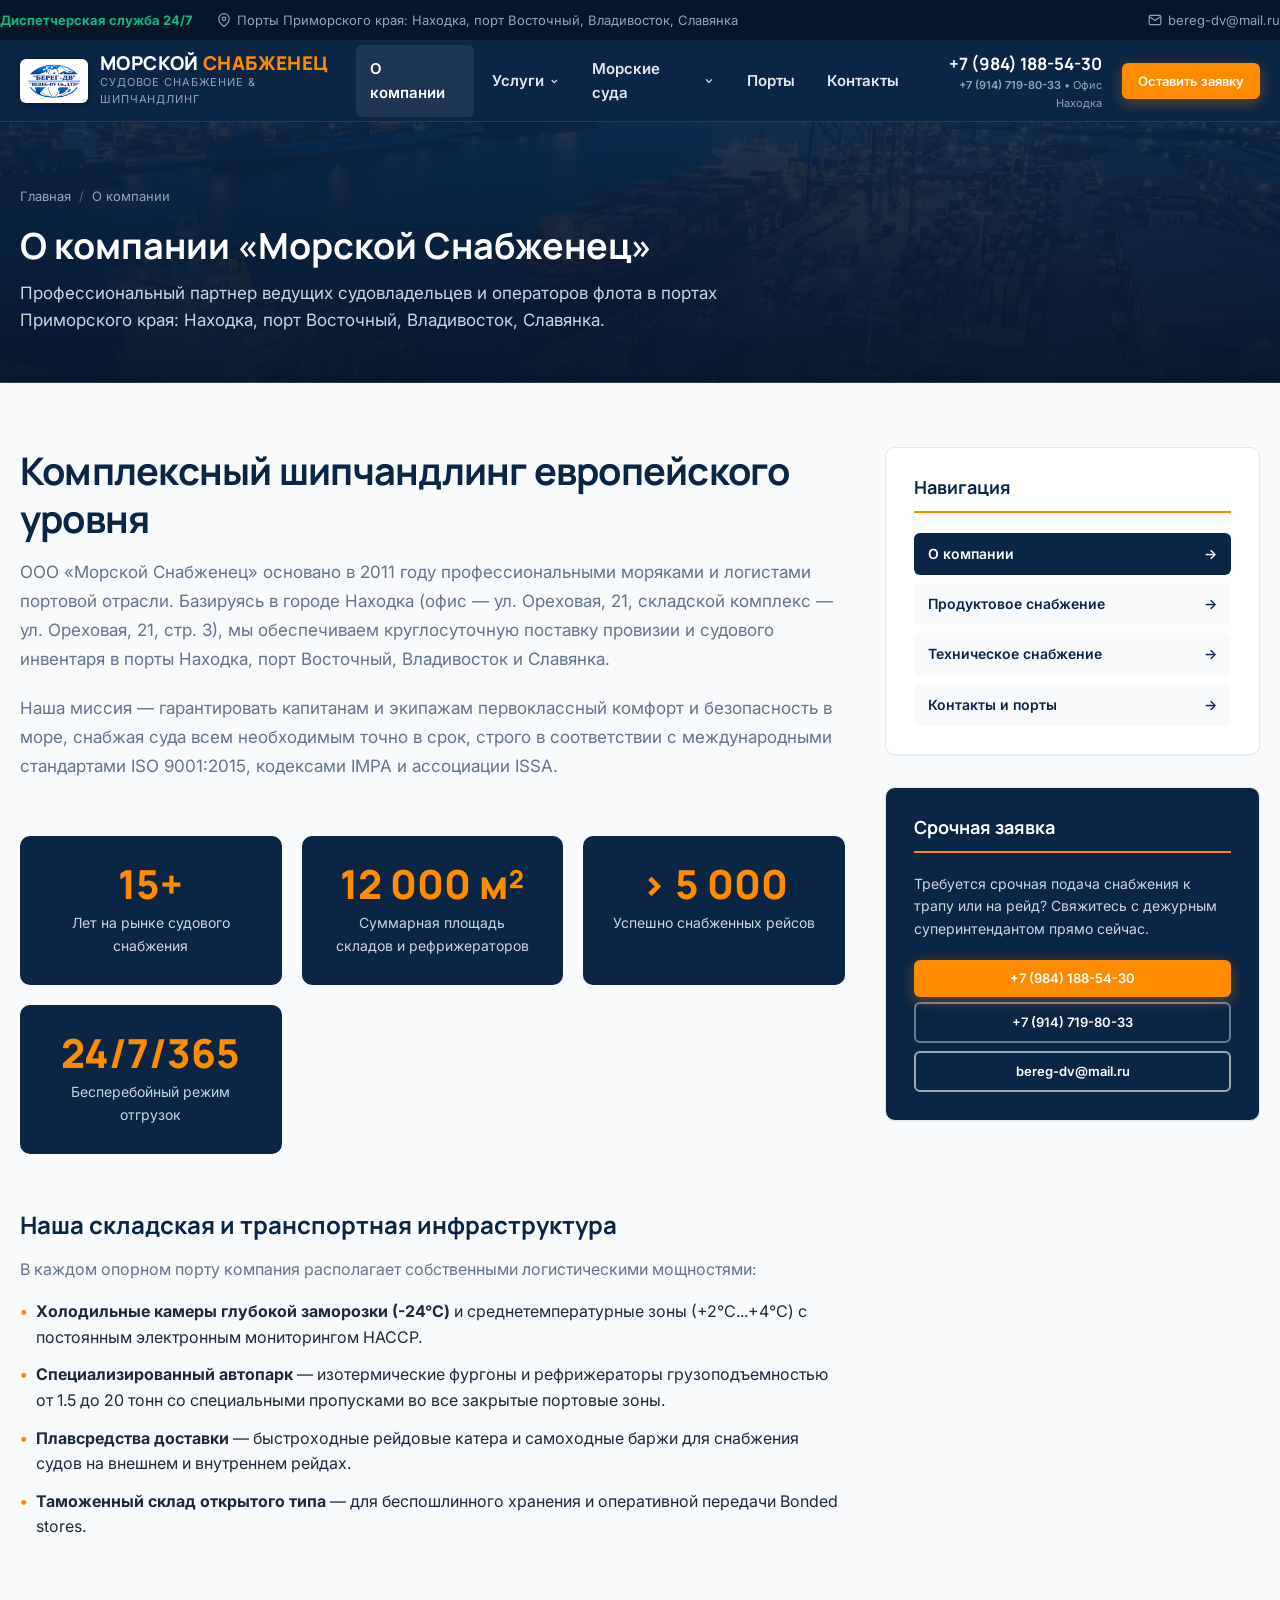
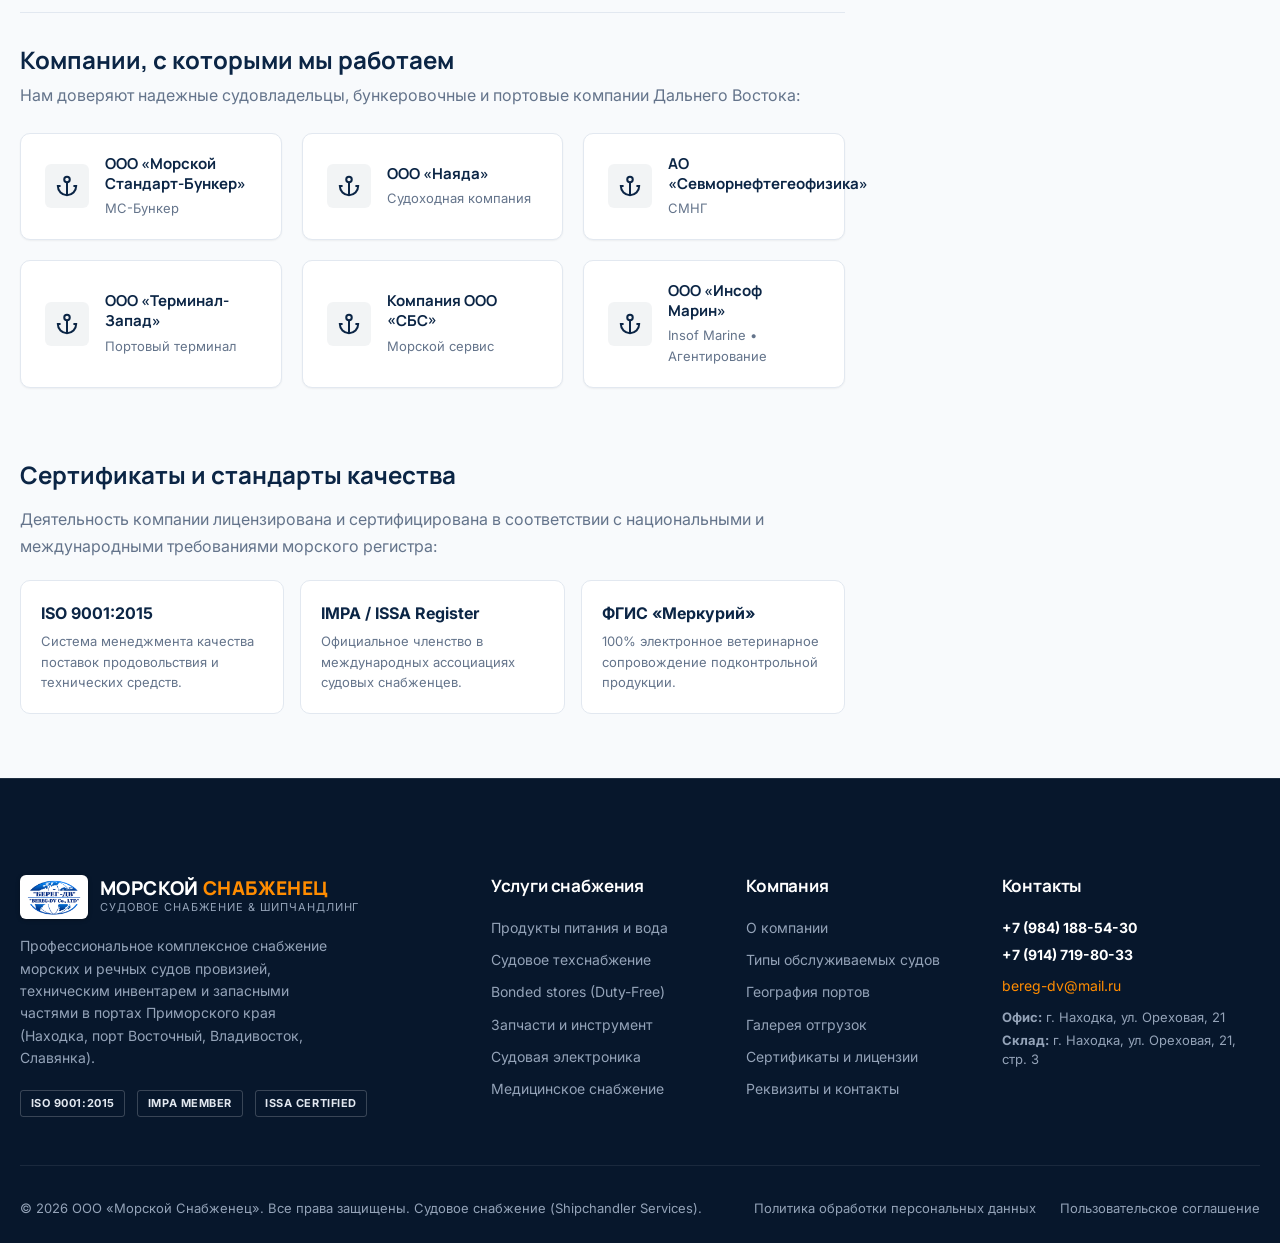
==== commit f5a465ad: "Replace logo.svg with logo.png across all pages and optimize logo container CSS" ====
--- a/about.html
+++ b/about.html
@@ -39,7 +39,7 @@
   <header class="header">
     <div class="container header__inner">
       <a href="index.html" class="logo" aria-label="Главная страница">
-        <img src="assets/img/logo.svg" alt="Логотип Шипчандлер" class="logo__img" width="44" height="44">
+        <img src="assets/img/logo.png" alt="Логотип Берег-ДВ" class="logo__img" width="44" height="44">
         <div class="logo__text">
           <span class="logo__name">Морской <span>Снабженец</span></span>
           <span class="logo__desc">Судовое снабжение & Шипчандлинг</span>
@@ -270,7 +270,7 @@
       <div class="footer-grid">
         <div class="footer-col">
           <a href="index.html" class="logo">
-            <img src="assets/img/logo.svg" alt="Логотип Шипчандлер" class="logo__img" width="40" height="40">
+            <img src="assets/img/logo.png" alt="Логотип Берег-ДВ" class="logo__img" width="40" height="40">
             <div class="logo__text">
               <span class="logo__name">Морской <span>Снабженец</span></span>
               <span class="logo__desc">Судовое снабжение & Шипчандлинг</span>
--- a/assets/css/style.css
+++ b/assets/css/style.css
@@ -626,11 +626,15 @@
 }
 
 .logo__img {
-  width: 44px;
+  width: auto;
   height: 44px;
-  object-fit: cover;
-  border-radius: 8px;
-  border: 1px solid rgba(255, 255, 255, 0.2);
+  max-width: 68px;
+  object-fit: contain;
+  background: #FFFFFF;
+  padding: 3px 6px;
+  border-radius: var(--radius-sm);
+  box-shadow: 0 1px 4px rgba(0, 0, 0, 0.25);
+  box-sizing: border-box;
 }
 
 .logo__text {
@@ -2669,8 +2673,10 @@
   }
 
   .logo__img {
-    width: 36px;
-    height: 36px;
+    width: auto;
+    height: 38px;
+    max-width: 58px;
+    padding: 2px 5px;
   }
 
   .logo__name {
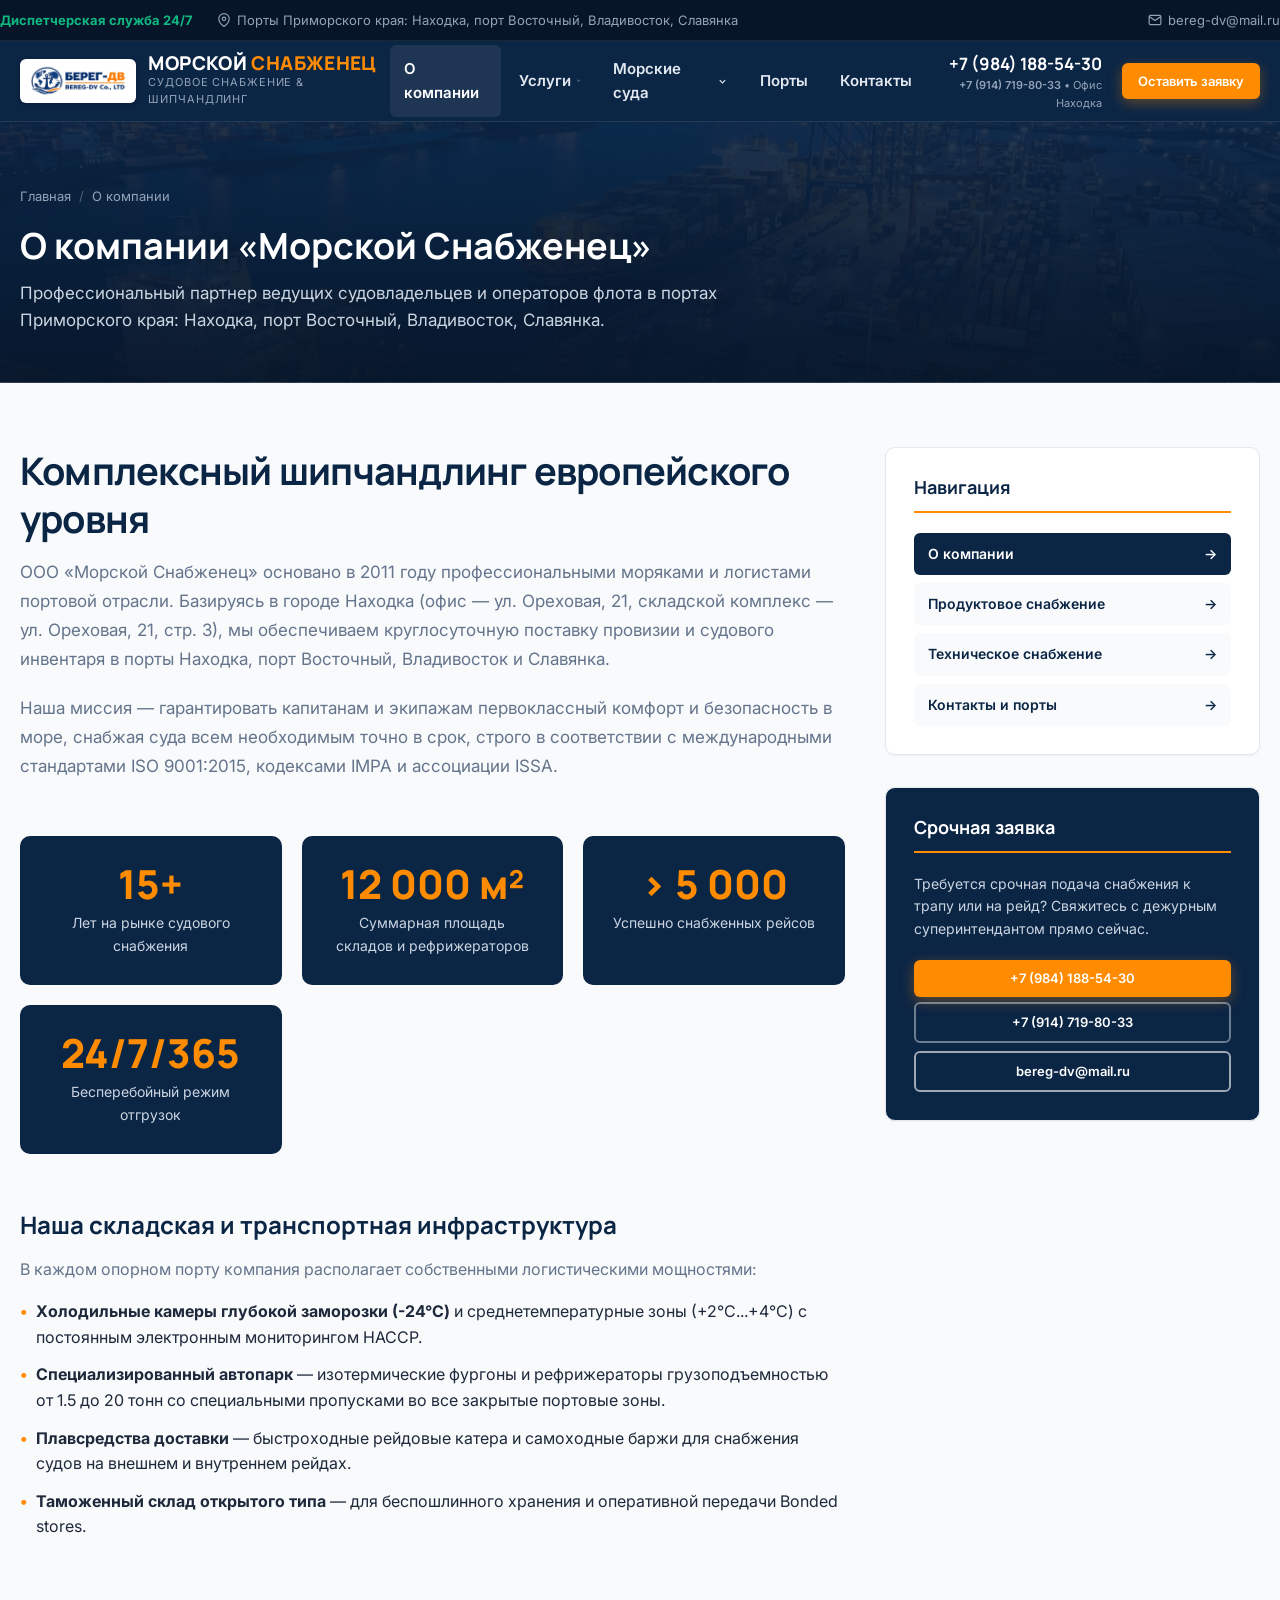
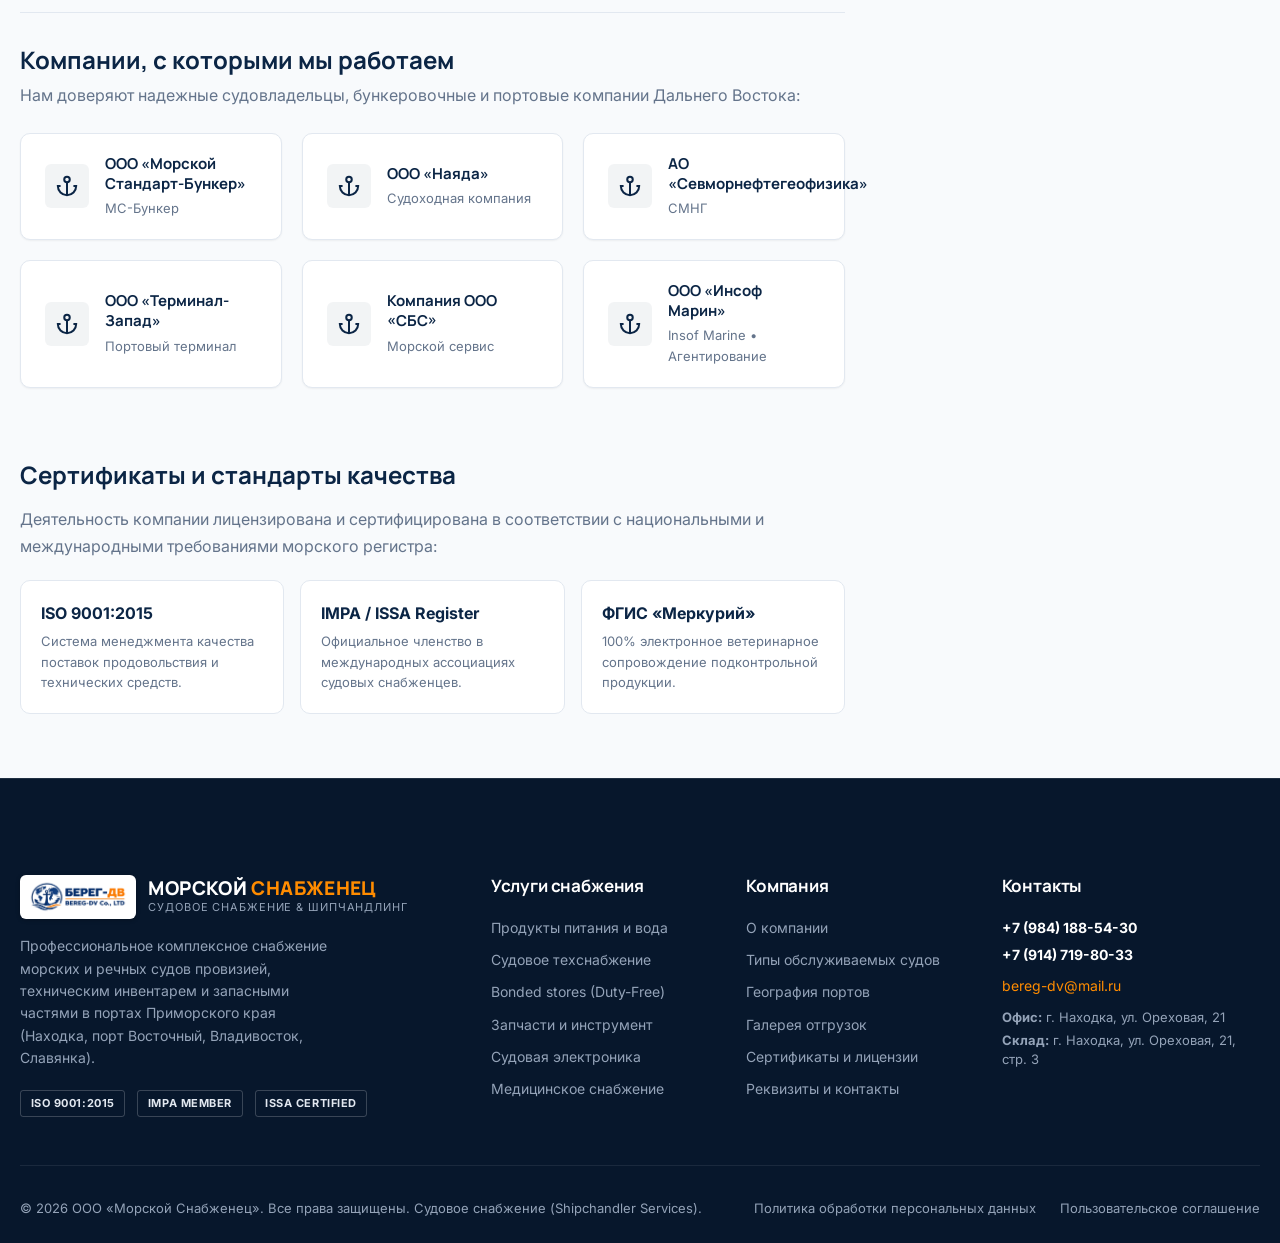
==== commit 144837a4: "Update logo.png with new wide combination mark and optimize layout" ====
--- a/about.html
+++ b/about.html
@@ -39,7 +39,7 @@
   <header class="header">
     <div class="container header__inner">
       <a href="index.html" class="logo" aria-label="Главная страница">
-        <img src="assets/img/logo.png" alt="Логотип Берег-ДВ" class="logo__img" width="44" height="44">
+        <img src="assets/img/logo.png" alt="Логотип Берег-ДВ" class="logo__img" width="123" height="44">
         <div class="logo__text">
           <span class="logo__name">Морской <span>Снабженец</span></span>
           <span class="logo__desc">Судовое снабжение & Шипчандлинг</span>
@@ -270,7 +270,7 @@
       <div class="footer-grid">
         <div class="footer-col">
           <a href="index.html" class="logo">
-            <img src="assets/img/logo.png" alt="Логотип Берег-ДВ" class="logo__img" width="40" height="40">
+            <img src="assets/img/logo.png" alt="Логотип Берег-ДВ" class="logo__img" width="112" height="40">
             <div class="logo__text">
               <span class="logo__name">Морской <span>Снабженец</span></span>
               <span class="logo__desc">Судовое снабжение & Шипчандлинг</span>
--- a/assets/css/style.css
+++ b/assets/css/style.css
@@ -628,10 +628,10 @@
 .logo__img {
   width: auto;
   height: 44px;
-  max-width: 68px;
+  max-width: 140px;
   object-fit: contain;
   background: #FFFFFF;
-  padding: 3px 6px;
+  padding: 4px 8px;
   border-radius: var(--radius-sm);
   box-shadow: 0 1px 4px rgba(0, 0, 0, 0.25);
   box-sizing: border-box;
@@ -2675,8 +2675,8 @@
   .logo__img {
     width: auto;
     height: 38px;
-    max-width: 58px;
-    padding: 2px 5px;
+    max-width: 115px;
+    padding: 2px 6px;
   }
 
   .logo__name {
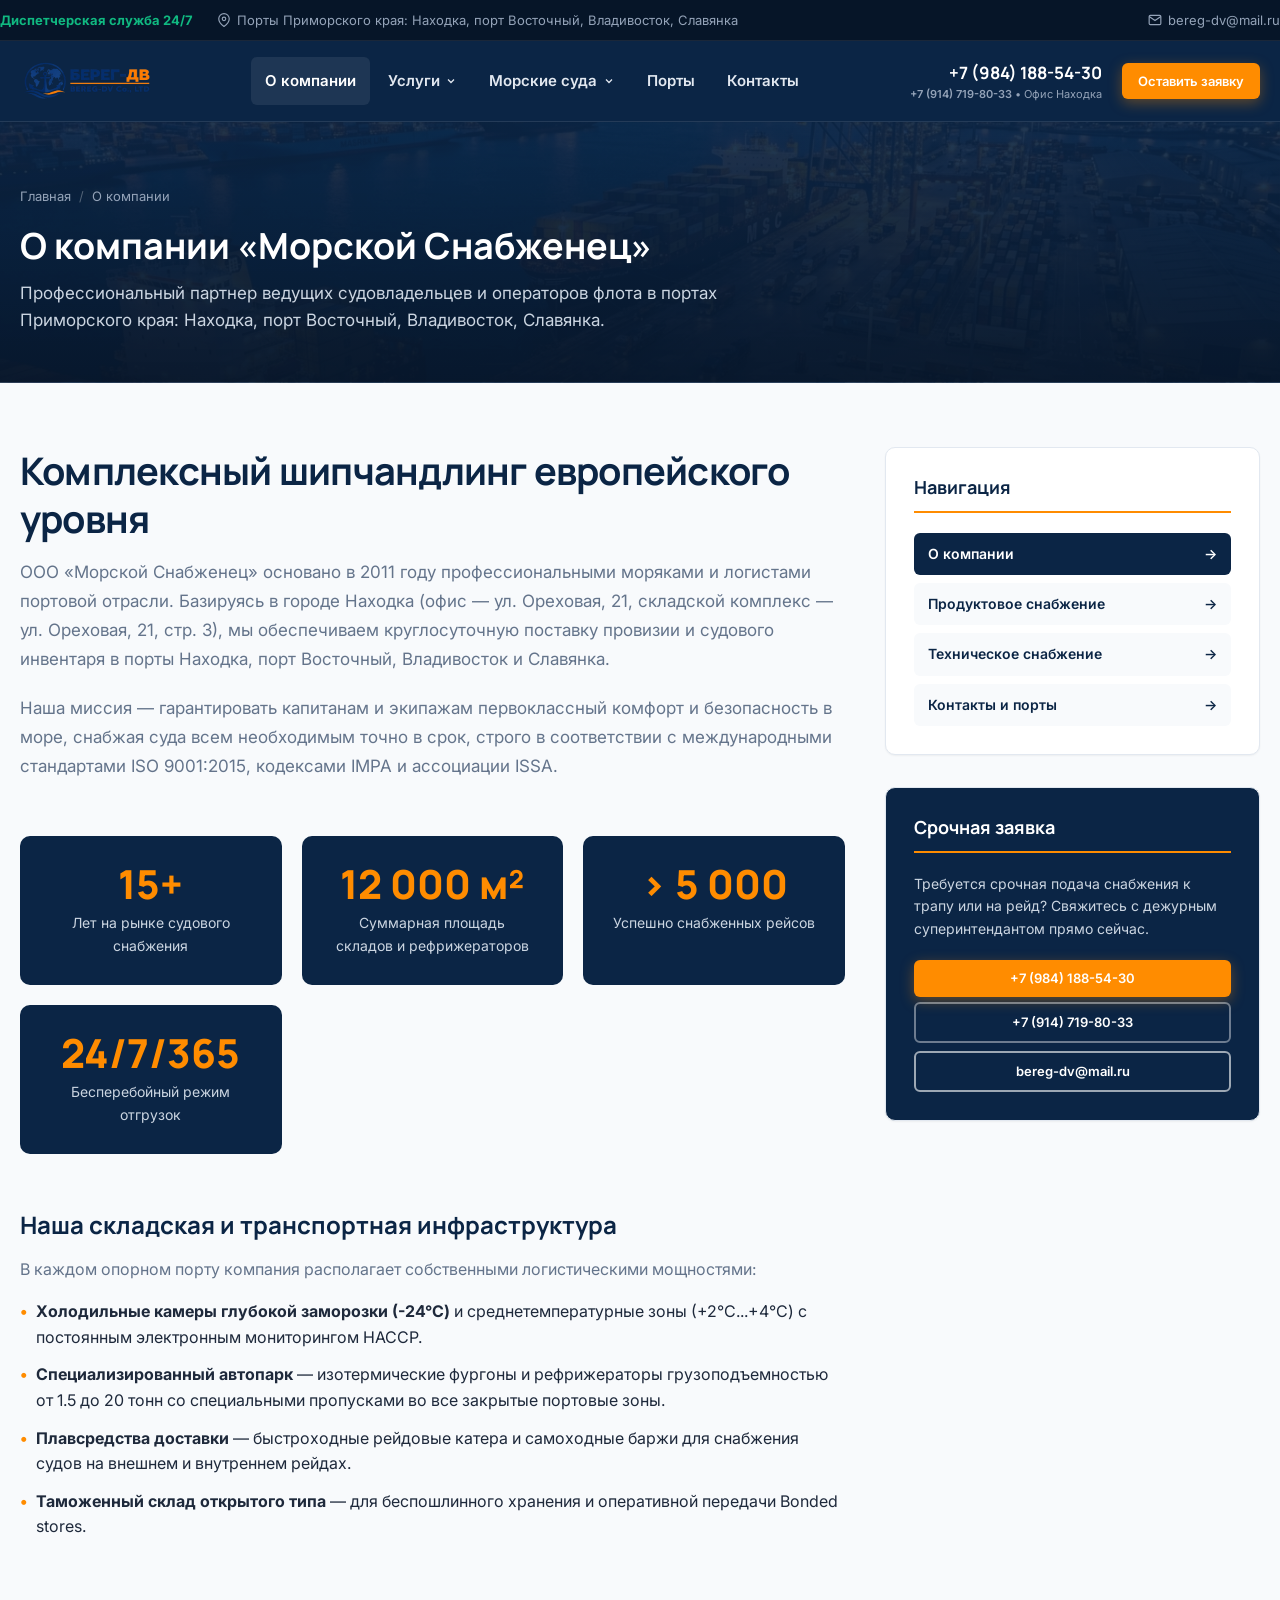
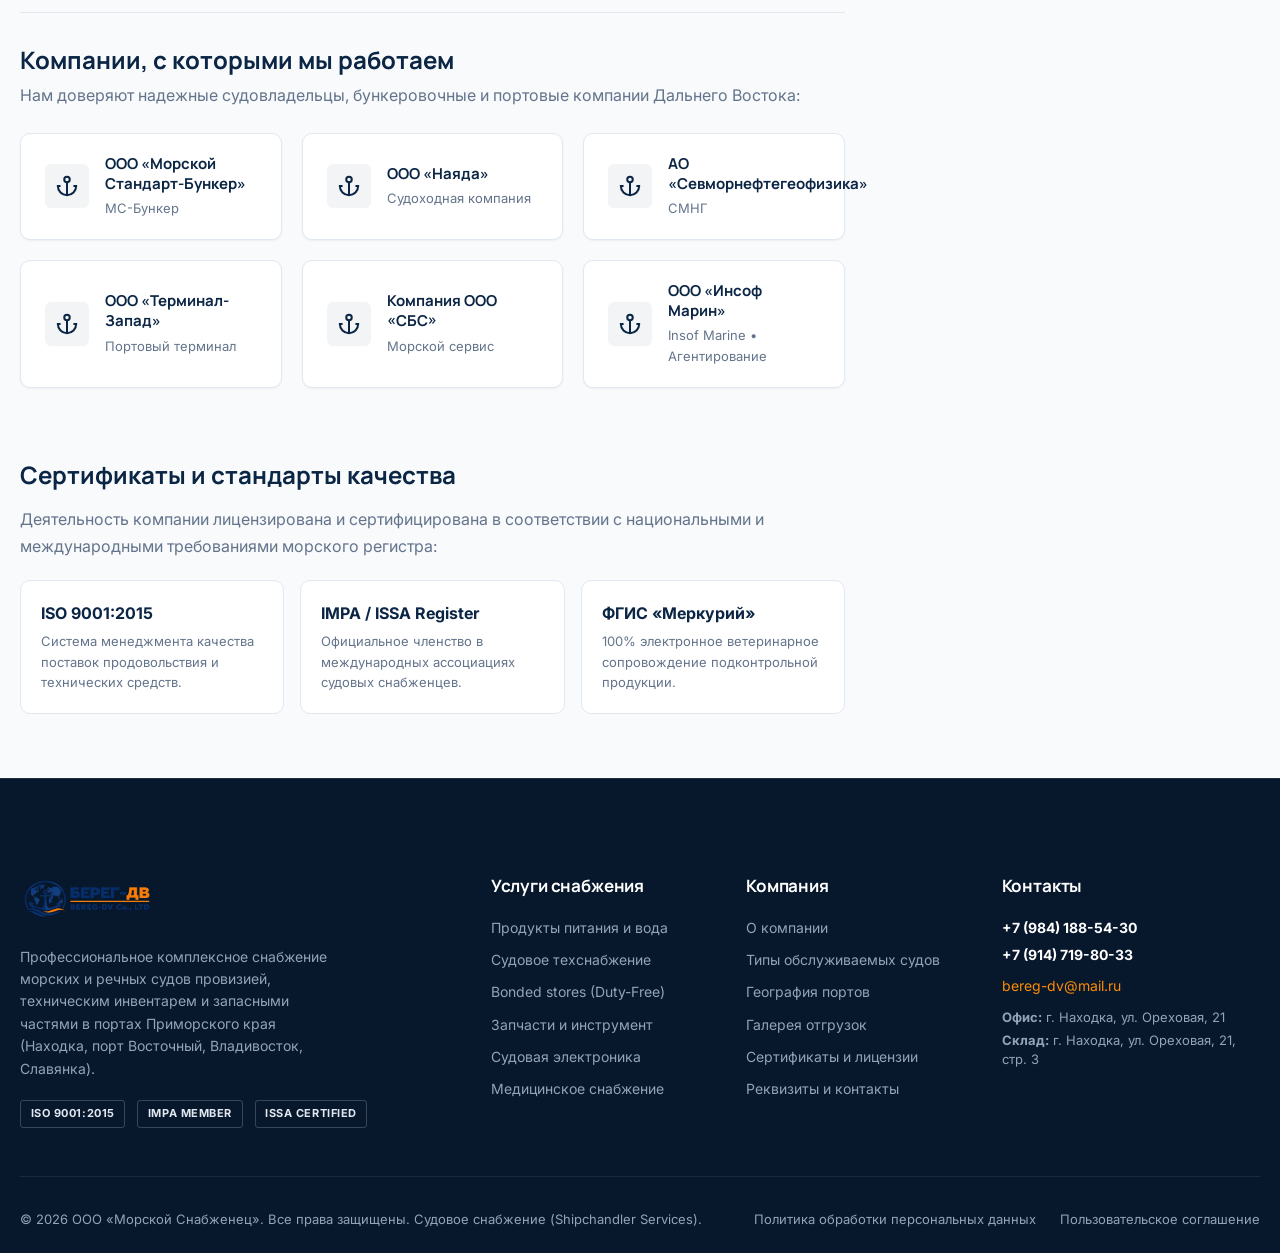
==== commit 1c2895f8: "Remove logo__text blocks and make logo background transparent" ====
--- a/about.html
+++ b/about.html
@@ -39,11 +39,7 @@
   <header class="header">
     <div class="container header__inner">
       <a href="index.html" class="logo" aria-label="Главная страница">
-        <img src="assets/img/logo.png" alt="Логотип Берег-ДВ" class="logo__img" width="123" height="44">
-        <div class="logo__text">
-          <span class="logo__name">Морской <span>Снабженец</span></span>
-          <span class="logo__desc">Судовое снабжение & Шипчандлинг</span>
-        </div>
+        <img src="assets/img/logo.png" alt="Берег-ДВ — Морской снабженец" class="logo__img" width="134" height="48">
       </a>
 
       <nav class="nav" id="main-nav" aria-label="Главная навигация">
@@ -270,11 +266,7 @@
       <div class="footer-grid">
         <div class="footer-col">
           <a href="index.html" class="logo">
-            <img src="assets/img/logo.png" alt="Логотип Берег-ДВ" class="logo__img" width="112" height="40">
-            <div class="logo__text">
-              <span class="logo__name">Морской <span>Снабженец</span></span>
-              <span class="logo__desc">Судовое снабжение & Шипчандлинг</span>
-            </div>
+            <img src="assets/img/logo.png" alt="Берег-ДВ — Морской снабженец" class="logo__img" width="134" height="48">
           </a>
           <p class="footer-brand__desc">
             Профессиональное комплексное снабжение морских и речных судов провизией, техническим инвентарем и запасными частями в портах Приморского края (Находка, порт Восточный, Владивосток, Славянка).
--- a/assets/css/style.css
+++ b/assets/css/style.css
@@ -620,21 +620,22 @@
 }
 
 .logo {
-  display: flex;
-  align-items: center;
-  gap: 0.75rem;
+  display: inline-flex;
+  align-items: center;
+  text-decoration: none;
 }
 
 .logo__img {
   width: auto;
-  height: 44px;
-  max-width: 140px;
+  height: 48px;
+  max-width: 180px;
   object-fit: contain;
-  background: #FFFFFF;
-  padding: 4px 8px;
-  border-radius: var(--radius-sm);
-  box-shadow: 0 1px 4px rgba(0, 0, 0, 0.25);
-  box-sizing: border-box;
+  background: transparent;
+  padding: 0;
+  border: none;
+  box-shadow: none;
+  border-radius: 0;
+  display: block;
 }
 
 .logo__text {
@@ -2674,9 +2675,9 @@
 
   .logo__img {
     width: auto;
-    height: 38px;
-    max-width: 115px;
-    padding: 2px 6px;
+    height: 40px;
+    max-width: 150px;
+    padding: 0;
   }
 
   .logo__name {
